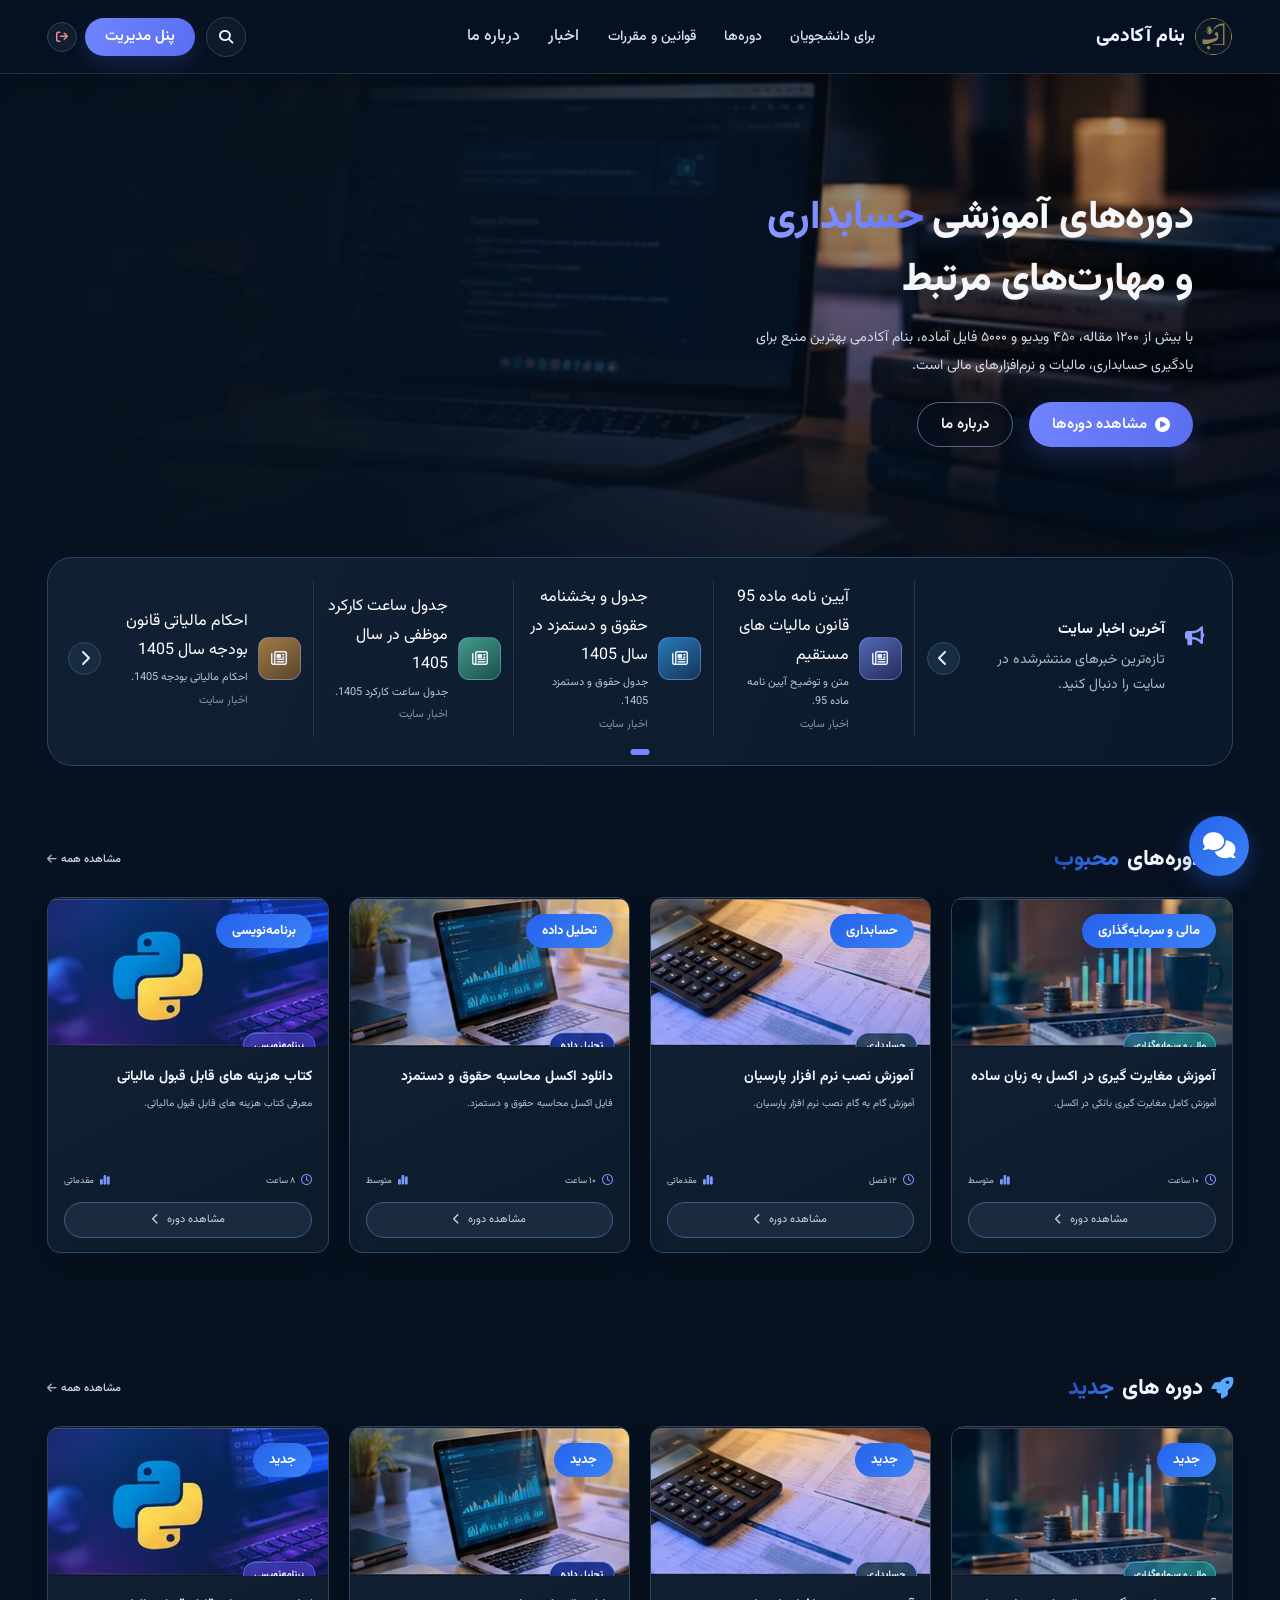
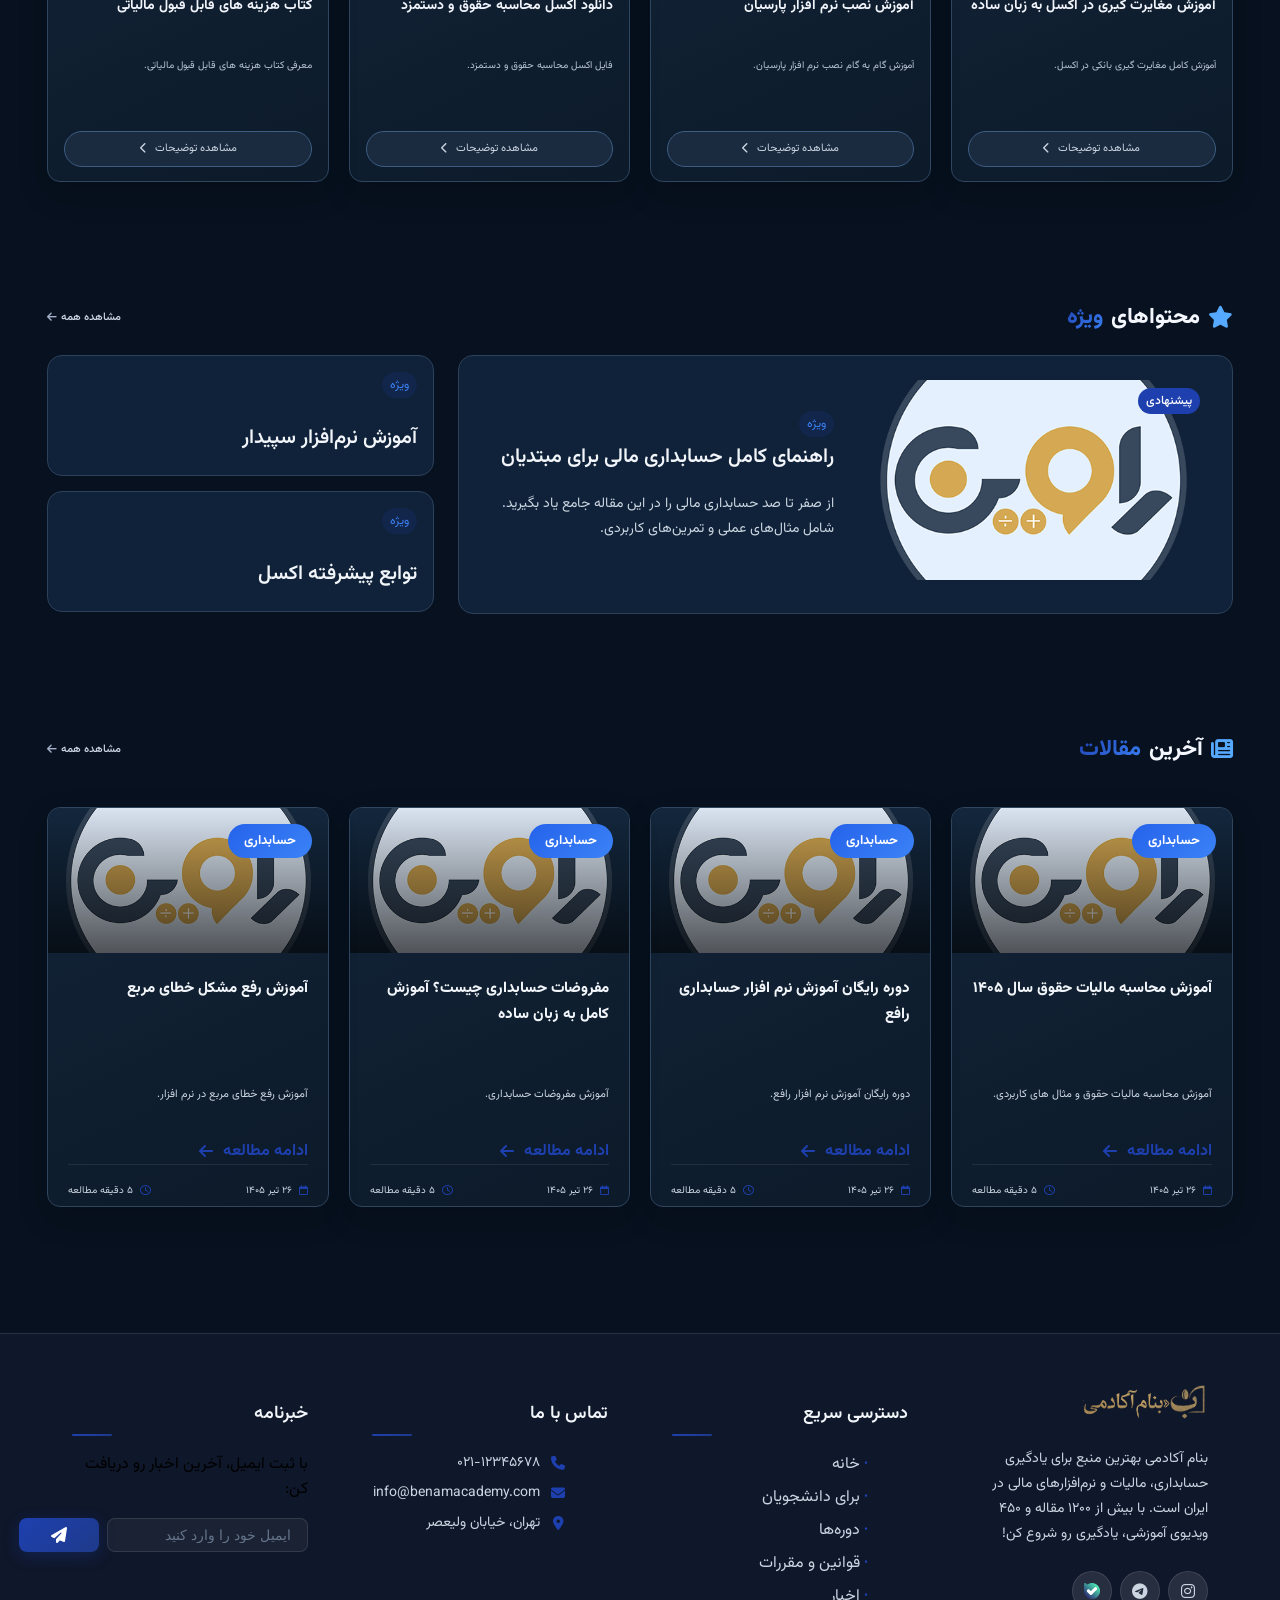
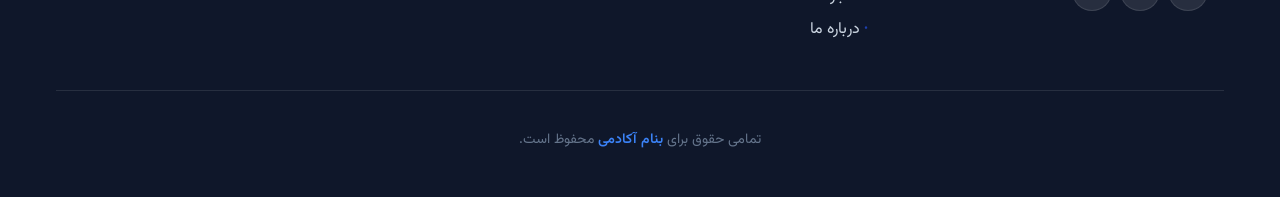
==== html/index.html @ bc6a8ecd "first commit : push to github" ====
<!doctype html>
<html lang="fa" dir="rtl">

<head>
  <meta charset="UTF-8" />
  <meta name="viewport" content="width=device-width, initial-scale=1.0" />
  <title>بنام آکادمی | آموزش حسابداری از صفر تا صد</title>
  <link rel="icon" type="image/png" href="../images/benam-academy-icon.png" />
  <meta name="description"
    content="آموزش تخصصی حسابداری، مالیات و نرم‌افزارهای مالی. دوره‌ها، مقالات و آزمون‌های کاربردی برای حسابداران." />
  <meta property="og:type" content="website" />
  <meta property="og:title" content="بنام آکادمی | آموزش حسابداری از صفر تا صد" />
  <meta property="og:description"
    content="آموزش تخصصی حسابداری، مالیات و نرم‌افزارهای مالی. دوره‌ها، مقالات و آزمون‌های کاربردی برای حسابداران." />
  <meta property="og:image" content="../images/benam-academy-logo.png" />
  <meta property="og:locale" content="fa_IR" />
  <link href="https://fonts.googleapis.com/css2?family=Vazirmatn:wght@100;200;300;400;500;600;700;800;900&display=swap"
    rel="stylesheet" />
  <link rel="stylesheet" href="https://cdnjs.cloudflare.com/ajax/libs/font-awesome/6.7.2/css/all.min.css"
    integrity="sha384-nRgPTkuX86pH8yjPJUAFuASXQSSl2/bBUiNV47vSYpKFxHJhbcrGnmlYpYJMeD7a" crossorigin="anonymous"
    referrerpolicy="no-referrer" />
  <link rel="stylesheet" href="../styles/header/top-header.css" />
  <link rel="stylesheet" href="../styles/header/mobile-header.css" />
  <link rel="stylesheet" href="../styles/header/custom-menu.css" />
  <link rel="stylesheet" href="../styles/main/main.css" />
  <link rel="stylesheet" href="../styles/main/ads-widget.css" />
  <link rel="stylesheet" href="../styles/footer/main-footer.css" />
</head>

<body class="site-page home-page">
  <!-- HEADER -->
  <header class="header home-header">
    <div class="home-header_row">
      <a class="desktop-brand" href="../html/index.html" aria-label="بنام آکادمی، صفحهٔ اصلی">
        <img src="../images/benam-academy-icon.png" alt="" width="40" height="40" />
        <span>بنام آکادمی</span>
      </a>
      <nav class="home-primary-nav" aria-label="منوی اصلی">
        <div class="home-nav_item has-dropdown">
          <a data-header-label="forStudents" class="home-nav_link" href="list-page.html?cat=forStudents">برای دانشجویان</a>
          <div class="home-nav_dropdown" aria-label="دسته‌بندی‌های دانشجویان">
            <section>
              <strong data-header-label="studentsBooks">کتاب و جزوه</strong>
              <a data-header-label="diploma" href="list-page.html?cat=diploma">دروس تخصصی دیپلم</a>
              <a data-header-label="associate_degree" href="list-page.html?cat=associate_degree">دروس تخصصی کاردانی</a>
              <a data-header-label="bachelor" href="list-page.html?cat=bachelor">دروس تخصصی کارشناسی</a>
              <a data-header-label="master" href="list-page.html?cat=master">دروس تخصصی ارشد</a>
              <a data-header-label="phd" href="list-page.html?cat=phd">دروس تخصصی دکتری</a>
            </section>
            <section>
              <strong data-header-label="studentsExamGroup">کنکوری‌ها</strong>
              <a data-header-label="konkur1" href="list-page.html?cat=konkur1">سوالات کنکور و پاسخ‌ها</a>
              <a data-header-label="konkur2" href="list-page.html?cat=konkur2">ضرایب و منابع کنکور</a>
              <a data-header-label="konkur3" href="list-page.html?cat=konkur3">روش مطالعه و تست</a>
            </section>
            <section>
              <strong data-header-label="studentsProjects">پروژه‌های حسابداری</strong>
              <a data-header-label="Enterpreneurship_projects" href="list-page.html?cat=Enterpreneurship_projects">پروژه‌های کارآفرینی</a>
              <a data-header-label="Enternship-projects" href="list-page.html?cat=Enternship-projects">پروژه‌های کارآموزی</a>
              <a data-header-label="Financial-project" href="list-page.html?cat=Financial-project">پروژه‌های مالی و حسابداری</a>
            </section>
          </div>
        </div>
        <div class="home-nav_item has-dropdown">
          <a data-header-label="courses" class="home-nav_link" href="list-page.html?cat=videos">دوره‌ها</a>
          <div class="home-nav_dropdown home-nav_dropdown--compact" aria-label="دسته‌بندی دوره‌ها">
            <section>
              <a data-header-label="beginner" href="list-page.html?cat=beginner">دوره‌های مقدماتی حسابداری</a>
              <a data-header-label="intermediate" href="list-page.html?cat=intermediate">دوره‌های سطح متوسط</a>
              <a data-header-label="advanced" href="list-page.html?cat=advanced">دوره‌های پیشرفته</a>
              <a data-header-label="videos" href="list-page.html?cat=videos">فیلم‌های آموزشی</a>
            </section>
          </div>
        </div>
        <div class="home-nav_item has-dropdown">
          <a data-header-label="regulations" class="home-nav_link" href="list-page.html?cat=regulations">قوانین و مقررات</a>
          <div class="home-nav_dropdown home-nav_dropdown--compact" aria-label="موضوعات قوانین و مقررات">
            <section>
              <a data-header-label="constitution" href="list-page.html?cat=constitution">قانون اساسی جمهوری اسلامی ایران</a>
              <a data-header-label="commercialLaw" href="list-page.html?cat=commercialLaw">قانون تجارت</a>
              <a data-header-label="laborLaw" href="list-page.html?cat=laborLaw">قانون کار</a>
              <a data-header-label="taxLaw" href="list-page.html?cat=taxLaw">قوانین مالیاتی</a>
              <a data-header-label="socialSecurityLaw" href="list-page.html?cat=socialSecurityLaw">قانون تأمین اجتماعی</a>
            </section>
          </div>
        </div>
        <a data-header-label="news" class="home-nav_link" href="list-page.html?cat=exams">اخبار</a>
        <a data-header-label="aboutUs" class="home-nav_link" href="../html/about-us.html">درباره ما</a>
      </nav>
      <div class="home-header_actions">
        <div class="right-menu_items signin">
          <a href="../html/sign-up.html" class="signup">ورود / عضویت</a>
        </div>
        <label class="search-box home-search">
          <input type="search" aria-label="جستجو در سایت" placeholder="جستجو..." />
          <i class="fa-solid fa-magnifying-glass" aria-hidden="true"></i>
        </label>
      </div>
    </div>
  </header>
  <section class="mobile-header">
    <div class="mobile-menu_container">
      <div class="mobile-header_container">
        <button class="mobile-menu-btn">
          <i class="fa-solid fa-bars"></i>
        </button>
      </div>

      <div class="website-logo">
        <a href="index.html">
          <img src="../images/benam-academy-icon.png" class="website-logo_img" alt="لوگوی بنام آکادمی" />
        </a>
      </div>
    </div>

    <div class="mobile-menu">
      <div class="mobile-menu_header">
        <button class="mobile-close">
          <i class="fa-solid fa-xmark"></i>
        </button>

        <div class="mobile-search-box">
          <i class="fa-solid fa-magnifying-glass"></i>
          <input type="text" placeholder="جستجو..." />
        </div>

        <button class="mobile-search-btn">
          <i class="fa-solid fa-magnifying-glass"></i>
        </button>
      </div>

      <ul class="mobile-menu_list">
        <li class="mobile-dropdown">
          <button data-header-label="forStudents" class="mobile-dropdown-btn"><span>برای دانشجویان</span></button>
          <ul class="mobile-dropdown-menu">
            <li class="mobile-sub-dropdown"><a data-header-label="allForStudents" href="list-page.html?cat=forStudents">همهٔ مطالب دانشجویان</a></li>
            <li class="mobile-sub-dropdown"><a data-header-label="diploma" href="list-page.html?cat=diploma">دروس تخصصی دیپلم</a></li>
            <li class="mobile-sub-dropdown"><a data-header-label="associate_degree" href="list-page.html?cat=associate_degree">دروس تخصصی کاردانی</a></li>
            <li class="mobile-sub-dropdown"><a data-header-label="bachelor" href="list-page.html?cat=bachelor">دروس تخصصی کارشناسی</a></li>
            <li class="mobile-sub-dropdown"><a data-header-label="master" href="list-page.html?cat=master">دروس تخصصی ارشد</a></li>
            <li class="mobile-sub-dropdown"><a data-header-label="phd" href="list-page.html?cat=phd">دروس تخصصی دکتری</a></li>
            <li class="mobile-sub-dropdown"><a data-header-label="konkur1" href="list-page.html?cat=konkur1">سوالات کنکور و پاسخ‌ها</a></li>
            <li class="mobile-sub-dropdown"><a data-header-label="Financial-project" href="list-page.html?cat=Financial-project">پروژه‌های حسابداری</a></li>
          </ul>
        </li>
        <li class="mobile-dropdown">
          <button data-header-label="courses" class="mobile-dropdown-btn"><span>دوره‌ها</span></button>
          <ul class="mobile-dropdown-menu">
            <li class="mobile-sub-dropdown"><a data-header-label="allCourses" href="list-page.html?cat=videos">همهٔ دوره‌ها</a></li>
            <li class="mobile-sub-dropdown"><a data-header-label="beginner" href="list-page.html?cat=beginner">دوره‌های مقدماتی حسابداری</a></li>
            <li class="mobile-sub-dropdown"><a data-header-label="intermediate" href="list-page.html?cat=intermediate">دوره‌های سطح متوسط</a></li>
            <li class="mobile-sub-dropdown"><a data-header-label="advanced" href="list-page.html?cat=advanced">دوره‌های پیشرفته</a></li>
          </ul>
        </li>
        <li class="mobile-dropdown">
          <button data-header-label="regulations" class="mobile-dropdown-btn"><span>قوانین و مقررات</span></button>
          <ul class="mobile-dropdown-menu">
            <li class="mobile-sub-dropdown"><a data-header-label="allRegulations" href="list-page.html?cat=regulations">همهٔ قوانین</a></li>
            <li class="mobile-sub-dropdown"><a data-header-label="constitution" href="list-page.html?cat=constitution">قانون اساسی جمهوری اسلامی ایران</a></li>
            <li class="mobile-sub-dropdown"><a data-header-label="commercialLaw" href="list-page.html?cat=commercialLaw">قانون تجارت</a></li>
            <li class="mobile-sub-dropdown"><a data-header-label="laborLaw" href="list-page.html?cat=laborLaw">قانون کار</a></li>
            <li class="mobile-sub-dropdown"><a data-header-label="taxLaw" href="list-page.html?cat=taxLaw">قوانین مالیاتی</a></li>
            <li class="mobile-sub-dropdown"><a data-header-label="socialSecurityLaw" href="list-page.html?cat=socialSecurityLaw">قانون تأمین اجتماعی</a></li>
          </ul>
        </li>
        <li class="mobile-dropdown"><a data-header-label="news" href="list-page.html?cat=exams"
            class="mobile-dropdown-btn"><span>اخبار</span></a></li>
        <li class="mobile-dropdown"><a data-header-label="aboutUs" href="../html/about-us.html" class="mobile-dropdown-btn"><span>درباره
              ما</span></a></li>
        <li class="mobile-dropdown">
          <a href="../html/sign-up.html" class="mobile-dropdown-btn"><span>ورود / عضویت</span></a>
        </li>
      </ul>
    </div>

    <div class="mobile-overlay"></div>
  </section>

  <!-- MAIN -->
  <main class="main">
    <!-- 1. HERO SECTION -->
    <section class="hero-section">
      <div class="hero-shade"></div>
      <div class="hero-content">
        <h1 class="hero-title">
          دوره‌های آموزشی <span class="text-gradient">حسابداری</span><br />
          و مهارت‌های مرتبط
        </h1>
        <p class="hero-description">
          با بیش از <span class="highlight">۱۲۰۰ مقاله</span>،
          <span class="highlight">۴۵۰ ویدیو</span> و
          <span class="highlight">۵۰۰۰ فایل آماده</span>، بنام آکادمی بهترین
          منبع برای یادگیری حسابداری، مالیات و نرم‌افزارهای مالی است.
        </p>
        <div class="hero-actions">
          <a href="list-page.html?cat=videos" class="btn btn-primary btn-lg">
            <i class="fa-solid fa-play-circle"></i>
            مشاهده دوره‌ها
          </a>
          <a href="../html/about-us.html" class="btn btn-glass btn-lg">
            درباره ما
          </a>
        </div>
        <div class="hero-stats" aria-label="آمار بنام آکادمی">
          <div class="stat"><strong class="stat-number">۱۲۰۰+</strong><span class="stat-label">مقاله آموزشی</span></div>
          <div class="stat"><strong class="stat-number">۴۵۰+</strong><span class="stat-label">ویدیوی آموزشی</span></div>
          <div class="stat"><strong class="stat-number">۵۰۰۰+</strong><span class="stat-label">فایل کاربردی</span></div>
        </div>
      </div>
    </section>

    <!-- News ticker inspired by the provided homepage concept -->
    <section class="home-news" id="home-news" data-home-news aria-label="آخرین اخبار سایت">
      <div class="home-news_heading">
        <span class="home-news_icon" aria-hidden="true"><i class="fa-solid fa-bullhorn"></i></span>
        <div>
          <h2>آخرین اخبار سایت</h2>
          <p>تازه‌ترین خبرهای منتشرشده در سایت را دنبال کنید.</p>
        </div>
      </div>
      <button class="home-news_arrow" type="button" data-news-prev aria-label="خبرهای قبلی"><i
          class="fa-solid fa-chevron-right"></i></button>
      <div class="home-news_viewport">
        <div class="home-news_track" aria-live="polite"></div>
      </div>
      <button class="home-news_arrow" type="button" data-news-next aria-label="خبرهای بعدی"><i
          class="fa-solid fa-chevron-left"></i></button>
      <div class="home-news_dots" aria-label="انتخاب خبر"></div>
    </section>

    <!-- 3. POPULAR COURSES -->
    <section class="poplar-courses courses-section" id="courses">
      <div class="section-header">
        <h2 class="section-title">
          <i class="fas fa-heart"></i>
          دوره‌های <span class="text-gradient">محبوب</span>
        </h2>
        <a href="list-page.html?cat=popularCourses" class="see-all-link">
          مشاهده همه <i class="fa-solid fa-arrow-left"></i>
        </a>
      </div>
      <div class="popular-courses_container">
        <ul class="popular-courses_items">
          <li class="popular-courses_item">
            <div class="popular-courses_banner">
              <img src="../images/ravin.png" class="popular-courses_img" alt="دوره حسابداری" />
            </div>

            <span class="popular-courses_badge"> محبوب </span>

            <div class="popular-courses_content">
              <h3 class="course-title">حسابداری مقدماتی</h3>

              <p class="course-description">
                اگر هیچ آشنایی با حسابداری ندارید، این دوره بهترین نقطه شروع
                شماست. در این دوره مفاهیم پایه، ثبت اسناد، ترازنامه و اصول
                اولیه را به صورت پروژه‌محور یاد می‌گیرید.
              </p>

              <a href="single-post.html?id=popularCourses-1" class="popular-courses_link">
                مشاهده توضیحات
                <i class="fas fa-chevron-left"></i>
              </a>
            </div>
          </li>
          <li class="popular-courses_item">
            <div class="popular-courses_banner">
              <img src="../images/ravin.png" class="popular-courses_img" alt="دوره حسابداری" />
            </div>

            <span class="popular-courses_badge"> محبوب </span>

            <div class="popular-courses_content">
              <h3 class="course-title">حسابداری مقدماتی</h3>

              <p class="course-description">
                اگر هیچ آشنایی با حسابداری ندارید، این دوره بهترین نقطه شروع
                شماست. در این دوره مفاهیم پایه، ثبت اسناد، ترازنامه و اصول
                اولیه را به صورت پروژه‌محور یاد می‌گیرید.
              </p>

              <a href="single-post.html?id=popularCourses-1" class="popular-courses_link">
                مشاهده توضیحات
                <i class="fas fa-chevron-left"></i>
              </a>
            </div>
          </li>
          <li class="popular-courses_item">
            <div class="popular-courses_banner">
              <img src="../images/ravin.png" class="popular-courses_img" alt="دوره حسابداری" />
            </div>

            <span class="popular-courses_badge"> محبوب </span>

            <div class="popular-courses_content">
              <h3 class="course-title">حسابداری مقدماتی</h3>

              <p class="course-description">
                اگر هیچ آشنایی با حسابداری ندارید، این دوره بهترین نقطه شروع
                شماست. در این دوره مفاهیم پایه، ثبت اسناد، ترازنامه و اصول
                اولیه را به صورت پروژه‌محور یاد می‌گیرید.
              </p>

              <a href="single-post.html?id=popularCourses-1" class="popular-courses_link">
                مشاهده توضیحات
                <i class="fas fa-chevron-left"></i>
              </a>
            </div>
          </li>
          <li class="popular-courses_item">
            <div class="popular-courses_banner">
              <img src="../images/ravin.png" class="popular-courses_img" alt="دوره حسابداری" />
            </div>

            <span class="popular-courses_badge"> محبوب </span>

            <div class="popular-courses_content">
              <h3 class="course-title">حسابداری مقدماتی</h3>

              <p class="course-description">
                اگر هیچ آشنایی با حسابداری ندارید، این دوره بهترین نقطه شروع
                شماست. در این دوره مفاهیم پایه، ثبت اسناد، ترازنامه و اصول
                اولیه را به صورت پروژه‌محور یاد می‌گیرید.
              </p>

              <a href="single-post.html?id=popularCourses-1" class="popular-courses_link">
                مشاهده توضیحات
                <i class="fas fa-chevron-left"></i>
              </a>
            </div>
          </li>
        </ul>
      </div>
    </section>

    <!-- 4. NEW COURSES -->
    <section class="new-courses courses-section">
      <div class="section-header">
        <h2 class="section-title">
          <i class="fas fa-rocket"></i>
          دوره های<span class="text-gradient">جدید</span>
        </h2>
        <a href="list-page.html?cat=newCourses" class="see-all-link">
          مشاهده همه <i class="fa-solid fa-arrow-left"></i>
        </a>
      </div>
      <div class="new-courses_container">
        <ul class="new-courses_items">
          <li class="new-courses_item">
            <div class="new-courses_banner">
              <img src="../images/ravin.png" class="new-courses_img" alt="دوره حسابداری" />
            </div>

            <span class="new-courses_badge"> جدید </span>

            <div class="new-courses_content">
              <h3 class="course-title">حسابداری مقدماتی</h3>

              <p class="course-description">
                اگر هیچ آشنایی با حسابداری ندارید، این دوره بهترین نقطه شروع
                شماست. در این دوره مفاهیم پایه، ثبت اسناد، ترازنامه و اصول
                اولیه را به صورت پروژه‌محور یاد می‌گیرید.
              </p>

              <a href="single-post.html?id=newCourses-1" class="new-courses_link">
                مشاهده توضیحات
                <i class="fas fa-chevron-left"></i>
              </a>
            </div>
          </li>
          <li class="new-courses_item">
            <div class="new-courses_banner">
              <img src="../images/ravin.png" class="new-courses_img" alt="دوره حسابداری" />
            </div>

            <span class="new-courses_badge"> جدید </span>

            <div class="new-courses_content">
              <h3 class="course-title">حسابداری مقدماتی</h3>

              <p class="course-description">
                اگر هیچ آشنایی با حسابداری ندارید، این دوره بهترین نقطه شروع
                شماست. در این دوره مفاهیم پایه، ثبت اسناد، ترازنامه و اصول
                اولیه را به صورت پروژه‌محور یاد می‌گیرید.
              </p>

              <a href="single-post.html?id=newCourses-2" class="new-courses_link">
                مشاهده توضیحات
                <i class="fas fa-chevron-left"></i>
              </a>
            </div>
          </li>
          <li class="new-courses_item">
            <div class="new-courses_banner">
              <img src="../images/ravin.png" class="new-courses_img" alt="دوره حسابداری" />
            </div>

            <span class="new-courses_badge"> جدید </span>

            <div class="new-courses_content">
              <h3 class="course-title">حسابداری مقدماتی</h3>

              <p class="course-description">
                اگر هیچ آشنایی با حسابداری ندارید، این دوره بهترین نقطه شروع
                شماست. در این دوره مفاهیم پایه، ثبت اسناد، ترازنامه و اصول
                اولیه را به صورت پروژه‌محور یاد می‌گیرید.
              </p>

              <a href="single-post.html?id=newCourses-3" class="new-courses_link">
                مشاهده توضیحات
                <i class="fas fa-chevron-left"></i>
              </a>
            </div>
          </li>
          <li class="new-courses_item">
            <div class="new-courses_banner">
              <img src="../images/ravin.png" class="new-courses_img" alt="دوره حسابداری" />
            </div>

            <span class="new-courses_badge"> جدید </span>

            <div class="new-courses_content">
              <h3 class="course-title">حسابداری مقدماتی</h3>

              <p class="course-description">
                اگر هیچ آشنایی با حسابداری ندارید، این دوره بهترین نقطه شروع
                شماست. در این دوره مفاهیم پایه، ثبت اسناد، ترازنامه و اصول
                اولیه را به صورت پروژه‌محور یاد می‌گیرید.
              </p>

              <a href="single-post.html?id=newCourses-4" class="new-courses_link">
                مشاهده توضیحات
                <i class="fas fa-chevron-left"></i>
              </a>
            </div>
          </li>
        </ul>
      </div>
    </section>

    <!-- 5. FEATURED CONTENT -->
    <section class="featured-section">
      <div class="section-header">
        <h2 class="section-title">
          <i class="fa-solid fa-star"></i>
          محتواهای <span class="text-gradient">ویژه</span>
        </h2>
        <a href="list-page.html?cat=specials" class="see-all-link">
          مشاهده همه <i class="fa-solid fa-arrow-left"></i>
        </a>
      </div>
      <div class="featured-grid">
        <article class="featured-card large">
          <div class="featured-image">
            <img src="../images/benam-academy-icon.png" loading="lazy" alt="لوگوی بنام آکادمی" />
            <span class="featured-badge">پیشنهادی</span>
          </div>
          <div class="featured-content">
            <span class="content-tag">مقاله</span>
            <a href="single-post.html?id=specials-1" class="featured-title">
              راهنمای کامل حسابداری مالی برای مبتدیان
            </a>
            <p class="featured-desc">
              از صفر تا صد حسابداری مالی را در این مقاله جامع یاد بگیرید.
              شامل مثال‌های عملی و تمرین‌های کاربردی.
            </p>
          </div>
        </article>
        <div class="featured-small">
          <article class="featured-card">
            <a href="single-post.html?id=specials-2" class="featured-content">
              <span class="content-tag">ویدئو</span>
              <h3 class="featured-title">آموزش نرم‌افزار سپیدار</h3>
            </a>
          </article>
          <article class="featured-card">
            <a href="single-post.html?id=specials-3" class="featured-content">
              <span class="content-tag">اکسل</span>
              <h3 class="featured-title">توابع پیشرفته اکسل</h3>
            </a>
          </article>
        </div>
      </div>
    </section>

    <!-- 6. LATEST ARTICLES -->
    <section class="articles-section" id="articles">
      <div class="section-header">
        <h2 class="section-title">
          <i class="fa-solid fa-newspaper"></i>

          آخرین <span class="text-gradient">مقالات</span>
        </h2>

        <a href="list-page.html?cat=articles" class="see-all-link">
          مشاهده همه

          <i class="fa-solid fa-arrow-left"></i>
        </a>
      </div>

      <div class="articles-container">
        <ul class="article-items">
          <li class="article-item">
            <div class="article-image">
              <img src="../images/ravin.png" alt="آموزش ثبت سند حسابداری" />
            </div>

            <div class="article-content">
              <span class="article-category"> حسابداری </span>

              <h3 class="article-title">
                <a href="single-post.html?id=articles-1">
                  آموزش ثبت سند حسابداری از صفر تا صد
                </a>
              </h3>

              <p class="article-desc">
                در این مقاله یاد می‌گیرید ثبت اسناد حسابداری را به صورت
                کاملاً پروژه‌محور انجام دهید و با مهم‌ترین اشتباهات رایج
                آشنا شوید.
              </p>

              <a href="single-post.html?id=articles-1" class="article-read-more">
                ادامه مطالعه

                <i class="fas fa-arrow-left"></i>
              </a>

              <div class="article-meta">
                <span>
                  <i class="far fa-calendar"></i>

                  ۲۶ تیر ۱۴۰۵
                </span>

                <span>
                  <i class="far fa-clock"></i>

                  ۸ دقیقه مطالعه
                </span>

                <span>
                  <i class="far fa-user"></i>

                  بنام آکادمی
                </span>
              </div>
            </div>
          </li>
          <li class="article-item">
            <div class="article-image">
              <img src="../images/ravin.png" alt="آموزش ثبت سند حسابداری" />

              <span class="article-badge"> جدید </span>
            </div>

            <div class="article-content">
              <span class="article-category"> حسابداری </span>

              <h3 class="article-title">
                <a href="single-post.html?id=articles-2">
                  آموزش ثبت سند حسابداری از صفر تا صد
                </a>
              </h3>

              <p class="article-desc">
                در این مقاله یاد می‌گیرید ثبت اسناد حسابداری را به صورت
                کاملاً پروژه‌محور انجام دهید و با مهم‌ترین اشتباهات رایج
                آشنا شوید.
              </p>

              <a href="single-post.html?id=articles-2" class="article-read-more">
                ادامه مطالعه

                <i class="fas fa-arrow-left"></i>
              </a>

              <div class="article-meta">
                <span>
                  <i class="far fa-calendar"></i>

                  ۲۶ تیر ۱۴۰۵
                </span>

                <span>
                  <i class="far fa-clock"></i>

                  ۸ دقیقه مطالعه
                </span>

                <span>
                  <i class="far fa-user"></i>

                  بنام آکادمی
                </span>
              </div>
            </div>
          </li>
          <li class="article-item">
            <div class="article-image">
              <img src="../images/ravin.png" alt="آموزش ثبت سند حسابداری" />

              <span class="article-badge"> جدید </span>
            </div>

            <div class="article-content">
              <span class="article-category"> حسابداری </span>

              <h3 class="article-title">
                <a href="single-post.html?id=articles-3">
                  آموزش ثبت سند حسابداری از صفر تا صد
                </a>
              </h3>

              <p class="article-desc">
                در این مقاله یاد می‌گیرید ثبت اسناد حسابداری را به صورت
                کاملاً پروژه‌محور انجام دهید و با مهم‌ترین اشتباهات رایج
                آشنا شوید.
              </p>

              <a href="single-post.html?id=articles-3" class="article-read-more">
                ادامه مطالعه

                <i class="fas fa-arrow-left"></i>
              </a>

              <div class="article-meta">
                <span>
                  <i class="far fa-calendar"></i>

                  ۲۶ تیر ۱۴۰۵
                </span>

                <span>
                  <i class="far fa-clock"></i>

                  ۸ دقیقه مطالعه
                </span>

                <span>
                  <i class="far fa-user"></i>

                  بنام آکادمی
                </span>
              </div>
            </div>
          </li>
          <li class="article-item">
            <div class="article-image">
              <img src="../images/ravin.png" alt="آموزش ثبت سند حسابداری" />

              <span class="article-badge"> جدید </span>
            </div>

            <div class="article-content">
              <span class="article-category"> حسابداری </span>

              <h3 class="article-title">
                <a href="single-post.html?id=articles-4">
                  آموزش ثبت سند حسابداری از صفر تا صد
                </a>
              </h3>

              <p class="article-desc">
                در این مقاله یاد می‌گیرید ثبت اسناد حسابداری را به صورت
                کاملاً پروژه‌محور انجام دهید و با مهم‌ترین اشتباهات رایج
                آشنا شوید.
              </p>

              <a href="single-post.html?id=articles-4" class="article-read-more">
                ادامه مطالعه

                <i class="fas fa-arrow-left"></i>
              </a>

              <div class="article-meta">
                <span>
                  <i class="far fa-calendar"></i>

                  ۲۶ تیر ۱۴۰۵
                </span>

                <span>
                  <i class="far fa-clock"></i>

                  ۸ دقیقه مطالعه
                </span>

                <span>
                  <i class="far fa-user"></i>

                  بنام آکادمی
                </span>
              </div>
            </div>
          </li>
        </ul>
      </div>
    </section>

  </main>

  <!-- UP BUTTON -->
  <button class="scroll-top-btn">
    <i class="fa-solid fa-chevron-up"></i>
  </button>

  <!-- ai widget -->
  <div class="ai-widget" id="aiWidget">
    <button class="ai-toggle-btn" id="aiToggleBtn" type="button" aria-label="گفتگوی دستیار" aria-controls="aiChatWindow" aria-expanded="false">
      <i class="fa-solid fa-comments" aria-hidden="true"></i>
      <i class="fa-solid fa-xmark" aria-hidden="true"></i>
    </button>
    <div class="ai-chat-window" id="aiChatWindow" role="region" aria-label="گفتگوی دستیار">
      <div class="ai-chat-header">
        <div class="ai-chat-header-info">
          <div class="ai-bot-avatar"><i class="fa-solid fa-robot"></i></div>
          <div class="ai-chat-header-text">
            <h4>دستیار بنام آکادمی</h4>
            <span><span class="ai-status-dot" aria-hidden="true"></span> پرسش و پاسخ پشتیبانی</span>
          </div>
        </div>
      </div>
      <div class="ai-messages" id="aiMessages" role="log" aria-live="polite" aria-relevant="additions" aria-label="پیام‌های گفتگو">
        <div class="ai-message bot">
          سلام! من دستیار بنام آکادمی هستم 👋 پرسشت را بنویس؛ اگر پاسخ خودکار در دسترس نباشد، آن را برای پشتیبانی انسانی می‌فرستم.
        </div>
        <div class="ai-suggestions" aria-label="پرسش‌های پیشنهادی">
          <button type="button" class="ai-suggestion">مالیات حقوق ۱۴۰۵ چقدره؟</button>
          <button type="button" class="ai-suggestion">آموزش لیست بیمه</button>
          <button type="button" class="ai-suggestion">نحوه ثبت سند حسابداری</button>
        </div>
      </div>
      <div class="ai-input-area">
        <input type="text" class="ai-input" id="aiInput" aria-label="پیام شما به دستیار" placeholder="سوالت رو بنویس..." autocomplete="off" maxlength="2000" />
        <button class="ai-send-btn" id="aiSendBtn" type="button" aria-label="ارسال پیام">
          <i class="fa-solid fa-paper-plane" aria-hidden="true"></i>
        </button>
      </div>
    </div>
  </div>

  <!-- FOOTER -->
  <footer class="footer">
    <div class="footer-container">
      <div class="footer-top">
        <div class="footer-section about">
          <div class="footer-logo">
            <img src="../images/benam-academy-logo.png" alt="بنام آکادمی" class="footer-logo-img" />
          </div>
          <p class="footer-desc">
            بنام آکادمی بهترین منبع برای یادگیری حسابداری، مالیات و نرم‌افزارهای
            مالی در ایران است. با بیش از ۱۲۰۰ مقاله و ۴۵۰ ویدیوی آموزشی،
            یادگیری رو شروع کن!
          </p>
          <div class="footer-socials">
            <a href="#" class="social-link" title="اینستاگرام"><i class="fa-brands fa-instagram"></i></a>
            <a href="#" class="social-link" title="تلگرام"><i class="fa-brands fa-telegram"></i></a>
            <a href="#" class="social-link" title="پیام‌رسان بله"><img src="../images/bale.svg" alt="بله" width="16"
                height="16" style="display:inline-block;vertical-align:middle"></a>
          </div>
        </div>
        <div class="footer-section links">
          <h3 class="footer-title">دسترسی سریع</h3>
                    <ul class="footer-links">
            <li><a href="index.html">خانه</a></li>
            <li><a href="list-page.html?cat=forStudents">برای دانشجویان</a></li>
            <li><a href="list-page.html?cat=videos">دوره‌ها</a></li>
            <li><a href="list-page.html?cat=regulations">قوانین و مقررات</a></li>
            <li><a href="list-page.html?cat=exams">اخبار</a></li>
            <li><a href="about-us.html">درباره ما</a></li>
          </ul>
        </div>
        <div class="footer-section contact">
          <h3 class="footer-title">تماس با ما</h3>
          <ul class="footer-contact">
            <li>
              <i class="fa-solid fa-phone"></i><span data-site-phone>۰۲۱-۱۲۳۴۵۶۷۸</span>
            </li>
            <li>
              <i class="fa-solid fa-envelope"></i><span data-site-email>info@benamacademy.com</span>
            </li>
            <li>
              <i class="fa-solid fa-location-dot"></i><span>تهران، خیابان ولیعصر</span>
            </li>
          </ul>
        </div>
        <div class="footer-section newsletter">
          <h3 class="footer-title">خبرنامه</h3>
          <p>با ثبت ایمیل، آخرین اخبار رو دریافت کن:</p>
          <form class="newsletter-form">
            <input type="email" placeholder="ایمیل خود را وارد کنید" class="newsletter-input" />
            <button type="submit" class="btn btn-primary">
              <i class="fa-solid fa-paper-plane"></i>
            </button>
          </form>
        </div>
      </div>
      <div class="footer-bottom">
        <p>تمامی حقوق برای <a href="index.html">بنام آکادمی</a> محفوظ است.</p>
      </div>
    </div>
  </footer>

  <!-- SCRIPTS -->
  <!-- Mock backend: delete these three lines when the real server is live.
         See the header of api.js for the two-line switch. -->
  <script src="../scripts/api.js"></script>
  <script src="../scripts/ads-widget.js"></script>
  <script src="../scripts/app-shell.js"></script>
  <script src="../scripts/mobile-menu.js"></script>
  <script src="../scripts/header-items.js"></script>
  <script src="../scripts/item-content.js"></script>
  <script src="../scripts/main-items.js"></script>
  <script src="../scripts/item-store.js"></script>
  <script src="../scripts/home-sections.js"></script>
  <script src="../scripts/header-labels.js"></script>
  <script src="../scripts/header-custom-menu.js"></script>
  <script src="../scripts/data.js"></script>
  <script src="../scripts/home-slots.js"></script>
  <script src="../scripts/home-renderer.js"></script>
  <script src="../scripts/ai-widget.js"></script>
  <script src="../scripts/up-btn.js"></script>
  <script src="../scripts/home-news.js"></script>
</body>

</html>
---- styles/header/top-header.css ----
/* ============================================
   TOP HEADER STYLES - Glassmorphism + Sticky
   Simple & Beautiful Design
   ============================================ */

.header {
    position: sticky;
    top: 0;
    z-index: 1000;
    width: 100%;
}

/* Top Header Container - Glass Effect */
.top-header_container {
    height: 60px;
    position: relative;
    z-index: 10;
}

.top-header_wrapper {
    height: 100%;
    display: flex;
    align-items: center;
    justify-content: space-between;
    padding: 0 25px;
    background: rgba(15, 23, 42, 0.9);
    backdrop-filter: blur(5px);
    -webkit-backdrop-filter: blur(12px);
    border-bottom: 1px solid rgba(255, 255, 255, 0.1);
    transition: all 0.3s ease;
}

.top-header_wrapper:hover {
    background: rgba(22, 33, 62, 0.95);
}

.top-header_today {
    color: #cbd5e1;
    font-size: 17px;
}

/* Right Menu Section */
.top-header_right {
    display: flex;
    gap: 30px;
}

.right-menu {
    list-style-type: none;
    border: none;
    outline: none;
    display: flex;
    align-items: center;
}

.right-menu_items {
    position: relative;
}

.right-menu_items:not(:last-child)::after {
    content: "|";
    color: rgba(255, 255, 255, 0.2);
    margin: 0 12px;
    font-size: 14px;
}

.top-header_right a {
    text-decoration: none;
    color: #cbd5e1;
    font-size: 15px;
    transition: all 0.3s ease;
    font-family: 'Vazirmatn', 'Segoe UI', sans-serif;
    font-weight: 500;
}

.top-header_right a:hover {
    color: #3b82f6;
    transform: translateY(-1px);
}

.top-header_right a.signup {
    color: #6366f1;
}

.top-header_right a.signup:hover {
    color: #3b82f6;
}

/* Left Components Section */
.top-header_left {
    display: flex;
    align-items: center;
    gap: 15px;
}

.components {
    display: flex;
    align-items: center;
    gap: 15px;
    font-size: 18px;
    cursor: pointer;
    list-style-type: none;
}

.social-icons-item {
    transition: transform 0.3s ease;
}

.social-icons-item:hover {
    transform: scale(1.1);
}

.social-link {
    color: #94a3b8;
    transition: all 0.3s ease;
    display: flex;
    align-items: center;
    justify-content: center;
    width: 34px;
    height: 34px;
    border-radius: 50%;
    background: rgba(255, 255, 255, 0.08);
}

.social-link:hover {
    color: #3b82f6;
    background: rgba(59, 130, 246, 0.2);
    transform: translateY(-2px);
}

/* Social Icons Colors */
.youtube-social-icon {
    color: #ef4444 !important;
}

.youtube-social-icon:hover {
    color: #ff6b6b !important;
    background: rgba(239, 68, 68, 0.2) !important;
}

.instagram-social-icon {
    color: #c084fc !important;
}

.instagram-social-icon:hover {
    color: #e879f9 !important;
    background: rgba(192, 132, 252, 0.2) !important;
}

.telegram-social-icon {
    color: #3b82f6 !important;
}

.telegram-social-icon:hover {
    color: #6366f1 !important;
    background: rgba(99, 102, 241, 0.2) !important;
}

.aparat-social-icon {
    color: #ef4444 !important;
}

.aparat-social-icon:hover {
    color: #f87171 !important;
    background: rgba(239, 68, 68, 0.2) !important;
}

.eitaa-social-icon {
    color: #fbbf24 !important;
}

.eitaa-social-icon:hover {
    color: #fcd34d !important;
    background: rgba(251, 191, 36, 0.2) !important;
}

/* Search Box - Modern Design */
.search-box {
    position: relative;
    width: 240px;
    height: 38px;
    background: rgba(255, 255, 255, 0.08);
    border: 1px solid rgba(255, 255, 255, 0.15);
    border-radius: 20px;
    display: flex;
    align-items: center;
    padding: 0 15px;
    gap: 8px;
    transition: all 0.3s ease;
}

.search-box:focus-within {
    background: rgba(255, 255, 255, 0.12);
    border-color: #3b82f6;
    box-shadow: 0 0 0 3px rgba(59, 130, 246, 0.1);
}

.search-box input {
    border: none;
    outline: none;
    background: transparent;
    width: 100%;
    font-size: 16px;
    color: #f1f5f9;
}

.search-box input::placeholder {
    color: #64748b;
}

.search-box i {
    color: #64748b;
    transition: color 0.3s ease;
}

.search-box:focus-within i {
    color: #3b82f6;
}

/* Live search dropdown (desktop header) */
.header-search-results {
    display: none;
    position: absolute;
    top: calc(100% + 8px);
    left: 0;
    width: 340px;
    max-width: 90vw;
    max-height: 60vh;
    overflow-y: auto;
    flex-direction: column;
    gap: 4px;
    padding: 8px;
    background: rgb(15 23 42);
    -webkit-backdrop-filter: blur(14px);
    backdrop-filter: blur(14px);
    border: 1px solid var(--border-color);
    border-radius: 14px;
    box-shadow: var(--shadow-lg);
    z-index: 9000;
}

.header-search-results.active {
    display: flex;
}

/* Responsive */
@media (max-width: 1000px) {
    .top-header {
        display: none;
    }
}

@media (max-width: 1200px) {
    .search-box {
        width: 200px;
    }

    .top-header_wrapper {
        padding: 0 15px;
    }

    .top-header_right {
        gap: 15px;
    }
}

/* Shared desktop header used across public site pages. */
body.site-page .home-header {
  position: sticky;
  top: 0;
  z-index: 1000;
  width: 100%;
  background: rgba(8, 19, 33, .72);
  border-bottom: 1px solid rgba(143, 170, 203, .2);
  box-shadow: 0 7px 26px rgba(0, 0, 0, .2);
  backdrop-filter: blur(20px) saturate(145%);
  -webkit-backdrop-filter: blur(20px) saturate(145%);
}

body.site-page .home-header_row {
  max-width: none;
  min-height: 73px;
  margin: 0;
  padding: 0 clamp(22px, 3.7vw, 50px);
  display: flex;
  align-items: center;
  justify-content: space-between;
  gap: clamp(16px, 2.1vw, 32px);
  direction: rtl;
}

body.site-page .home-header .desktop-brand {
  flex: 0 0 auto;
  display: inline-flex;
  align-items: center;
  gap: 9px;
  color: #f4f7ff;
  font-size: 19px;
  font-weight: 800;
  white-space: nowrap;
}

body.site-page .home-header .desktop-brand img {
  width: 39px;
  height: 39px;
  object-fit: contain;
  border-radius: 50%;
  background: transparent;
}

body.site-page .home-primary-nav {
  flex: 1 1 auto;
  display: flex;
  align-items: center;
  justify-content: center;
  gap: clamp(14px, 2.2vw, 34px);
  align-self: stretch;
  direction: rtl;
  white-space: nowrap;
}

body.site-page .home-primary-nav>a {
  position: relative;
  display: inline-flex;
  align-items: center;
  height: 100%;
  color: #d4deec;
  font-size: 16px;
  font-weight: 500;
  transition: color .2s ease;
}

body.site-page .home-nav_item>.home-nav_link {
  position: relative;
  display: inline-flex;
  align-items: center;
  height: 100%;
  color: #d4deec;
  font-size: 14px;
  font-weight: 500;
  transition: color .2s ease;
}

body.site-page .home-primary-nav>a:hover {
  color: #8799ff;
}

body.site-page .home-nav_item>.home-nav_link:hover {
  color: #8799ff;
}

body.site-page .home-nav_item>.home-nav_link::after {
  display: none;
}

body.site-page .home-nav_item:hover>.home-nav_link {
  color: #8799ff;
}

body.site-page .home-nav_item:focus-within>.home-nav_link {
  color: #8799ff;
}

body.site-page .home-primary-nav>a.is-active::after {
  content: "";
  position: absolute;
  right: 0;
  bottom: 8px;
  left: 0;
  height: 2px;
  border-radius: 3px;
  background: linear-gradient(90deg, #6e7fff, #8d9aff);
}

body.site-page .home-nav_item {
  position: relative;
  display: flex;
  align-items: center;
  align-self: stretch;
}

body.site-page .home-nav_dropdown {
  position: absolute;
  top: calc(100% - 2px);
  right: -18px;
  z-index: 30;
  display: grid;
  grid-template-columns: repeat(auto-fit, minmax(150px, 1fr));
  gap: 18px;
  width: min(720px, 88vw);
  padding: 20px;
  border: 1px solid #2c425b;
  border-radius: 14px;
  background: rgba(10, 24, 40, .98);
  box-shadow: 0 18px 44px rgba(0, 0, 0, .42);
  opacity: 0;
  visibility: hidden;
  transform: translateY(8px);
  transition: opacity .18s ease, transform .18s ease, visibility .18s;
}

body.site-page .home-nav_item:hover .home-nav_dropdown {
  opacity: 1;
  visibility: visible;
  transform: translateY(0);
}

body.site-page .home-nav_item:focus-within .home-nav_dropdown {
  opacity: 1;
  visibility: visible;
  transform: translateY(0);
}

body.site-page .home-nav_dropdown--compact {
  grid-template-columns: 1fr;
  width: min(310px, 84vw);
  gap: 0;
  padding: 12px;
}

body.site-page .home-nav_dropdown section {
  display: flex;
  flex-direction: column;
  align-items: stretch;
  gap: 4px;
}

body.site-page .home-nav_dropdown strong {
  margin-bottom: 8px;
  color: #a6b1ff;
  font-size: 14px;
}

body.site-page .home-nav_dropdown a {
  display: block;
  height: auto;
  padding: 9px 10px;
  border-radius: 8px;
  color: #d2dbea;
  font-size: 14px;
  line-height: 1.7;
  white-space: normal;
}

body.site-page .home-nav_dropdown a:hover {
  color: #fff;
  background: #172c44;
}

body.site-page .home-header_actions {
  flex: 0 0 auto;
  display: flex;
  align-items: center;
  gap: 11px;
  direction: ltr;
}

body.site-page .home-header .home-search {
  position: relative;
  box-sizing: border-box;
  flex: 0 0 40px;
  width: 40px;
  height: 40px;
  margin: 0;
  padding: 0;
  display: grid;
  place-items: center;
  gap: 0;
  border: 1px solid #2d3e54;
  border-radius: 50%;
  background: #0d1a2a;
  cursor: text;
  transition: width .22s ease, flex-basis .22s ease, border-radius .22s ease, border-color .22s ease;
}

body.site-page .home-header .home-search:focus-within {
  flex-basis: 205px;
  width: 205px;
  padding: 0 12px;
  display: flex;
  flex-direction: row-reverse;
  justify-content: space-between;
  gap: 8px;
  border-radius: 22px;
  border-color: #7184ff;
}

body.site-page .home-header .home-search input {
  position: absolute;
  inset: 0;
  z-index: 2;
  box-sizing: border-box;
  width: 100%;
  height: 100%;
  min-width: 0;
  margin: 0;
  padding: 0;
  border: 0;
  outline: 0;
  opacity: 0;
  appearance: none;
  -webkit-appearance: none;
  color: #f4f7ff;
  background: transparent;
  direction: rtl;
  font-size: 12px;
  cursor: pointer;
}

body.site-page .home-header .home-search:focus-within input {
  position: static;
  inset: auto;
  width: 145px;
  height: 38px;
  padding: 0;
  opacity: 1;
  cursor: text;
}

body.site-page .home-header .home-search input::placeholder {
  color: #8496ae;
}

body.site-page .home-header .home-search i {
  position: absolute;
  top: 50%;
  left: 50%;
  z-index: 1;
  display: grid;
  place-items: center;
  width: 14px;
  height: 14px;
  margin: 0;
  padding: 0;
  color: #edf3fc;
  font-size: 14px;
  line-height: 1;
  transform: translate(-50%, -50%);
  pointer-events: none;
}

body.site-page .home-header .home-search:focus-within i {
  position: static;
  width: 14px;
  height: 14px;
  transform: none;
}

body.site-page .home-header .right-menu_items.signin {
  display: flex;
  align-items: center;
  gap: 8px;
  list-style: none;
  direction: rtl;
}

body.site-page .home-header .right-menu_items.signin::after {
  content: none;
  margin: 0;
}

body.site-page .home-header .right-menu_items.signin .signup i {
  display: none;
}

body.site-page .home-header .right-menu_items.signin [data-logout] {
  display: grid;
  place-items: center;
  width: 30px;
  height: 30px;
  margin: 0 !important;
  border: 1px solid #35445c;
  border-radius: 50%;
  color: #f08b95 !important;
  background: #111e30;
  font-size: 12px;
}

body.site-page .home-header .right-menu_items.signin [data-logout]:hover {
  border-color: #e17d8c;
  background: #2b202c;
}

body.site-page .home-header .right-menu_items.signin .signup {
  display: inline-flex;
  align-items: center;
  justify-content: center;
  min-height: 38px;
  padding: 0 20px;
  border: 0;
  border-radius: 999px;
  color: #fff;
  background: linear-gradient(110deg, #7184ff, #596ef1);
  box-shadow: 0 8px 22px rgba(85, 104, 237, .2);
  font-size: 15px;
  font-weight: 600;
  white-space: nowrap;
}

body.site-page .home-header .right-menu_items.signin .signup:hover {
  filter: brightness(1.08);
}

@media (max-width: 1120px) {
body.site-page .home-header_row {
  gap: 16px;
  padding-inline: 24px;
}

body.site-page .home-primary-nav {
  gap: 16px;
}

body.site-page .home-header .desktop-brand {
  font-size: 17px;
}

body.site-page .home-header .right-menu_items.signin .signup {
  padding-inline: 14px;
}
}

@media (max-width: 1000px) {
body.site-page .home-header {
  display: none;
}

body.site-page .mobile-header {
  position: sticky;
  top: 0;
  z-index: 1000;
  display: block;
  background: rgba(8, 19, 33, .98);
}

body.site-page .mobile-menu_container {
  background: transparent;
}

body.site-page .mobile-header_container {
  width: 100%;
  height: 64px;
  justify-content: space-between;
  border-radius: 0;
  background: rgba(8, 19, 33, .98);
}

body.site-page .website-logo_img {
  width: 38px;
  height: 38px;
  border-radius: 50%;
  background: transparent;
}
}

@media (prefers-reduced-motion: reduce) {
body.site-page .home-header .home-search {
  transition: none !important;
}

body.site-page .home-header .home-search input {
  transition: none !important;
}
}
---- styles/header/mobile-header.css ----
/* ============================================
   MOBILE MENU STYLES - Glassmorphism
   Matching with Desktop Header
   ============================================ */

a {
    text-decoration: none;
    color: #cbd5e1;
}

.mobile-header {
    display: none;
    position: unset;
}

.mobile-menu_container {
    display: flex;
    align-items: center;
    justify-content: space-between;
    background: var(--bg-secondary);
}

.mobile-header_container {
    height: 60px;
    padding: 0 15px;
    display: flex;
    align-items: center;
    gap: 1rem;
    border-bottom: 1px solid rgba(255, 255, 255, 0.1);
    position: sticky;
    top: 0;
    z-index: 1000;
    backdrop-filter: blur(12px);
    -webkit-backdrop-filter: blur(12px);
    border-bottom-right-radius: 0.5rem;
    border-bottom-left-radius: 0.5rem;
}

/* Mobile Menu Button */
.mobile-menu-btn {
    width: 42px;
    height: 42px;
    border: none;
    border-radius: 10px;
    background: rgba(18, 26, 46, 0.95);
    cursor: pointer;
    transition: all 0.3s ease;
    display: flex;
    align-items: center;
    justify-content: center;
    color: #f1f5f9;
}

.mobile-menu-btn:hover {
    background: rgba(33, 45, 76, 0.95);
    color: #d8e2ec;
}

.mobile-menu-btn i {
    font-size: 19px;
}

/* Website Logo */
.website-logo {
    padding: 0.5rem 0 0 0.75rem;
}

.website-logo_img {
    width: 40px;
    height: 40px;
    object-fit: contain;
    border-radius: 50%;
}

/* Mobile Menu - Glass Effect */
.mobile-menu {
    width: 280px;
    height: 100vh;
    background: rgba(15, 23, 42, 0.98);
    position: fixed;
    top: 0;
    right: -290px;
    z-index: 9999;
    overflow-y: auto;
    transition: all 0.35s ease;
    box-shadow: -8px 0 30px rgba(0, 0, 0, 0.4);
    border-left: 1px solid rgba(255, 255, 255, 0.1);
    backdrop-filter: blur(10px);
    -webkit-backdrop-filter: blur(10px);
}

.mobile-menu.active {
    right: 0;
}

/* Mobile Menu Header */
.mobile-menu_header {
    height: 64px;
    display: flex;
    align-items: center;
    gap: 10px;
    padding: 0 12px;
    border-bottom: 1px solid rgba(255, 255, 255, 0.1);
    background: rgba(255, 255, 255, 0.03);
}

/* Close Button */
.mobile-close {
    width: 38px;
    height: 38px;
    border: none;
    background: rgba(255, 255, 255, 0.1);
    border-radius: 8px;
    cursor: pointer;
    transition: all 0.3s ease;
    display: flex;
    align-items: center;
    justify-content: center;
    color: #f1f5f9;
}

.mobile-close:hover {
    background: #ef4444;
    color: #fff;
}

.mobile-close i {
    font-size: 17px;
}

/* Mobile Search Box */
.mobile-search-box {
    flex: 1;
    height: 40px;
    display: flex;
    align-items: center;
    gap: 8px;
    padding: 0 12px;
    background: rgba(255, 255, 255, 0.1);
    border: 1px solid rgba(255, 255, 255, 0.15);
    border-radius: 20px;
    overflow: hidden;
    width: 0;
    opacity: 0;
    transition: all 0.35s ease;
}

.mobile-search-box.active {
    width: 100%;
    opacity: 1;
}

.mobile-search-box i {
    color: #64748b;
}

.mobile-search-box input {
    width: 100%;
    height: 100%;
    border: none;
    outline: none;
    background: transparent;
    font-size: 14px;
    color: #f1f5f9;
}

.mobile-search-box input::placeholder {
    color: #64748b;
}

/* Live search results — overlay the menu body below the header. */
.mobile-search-results {
    display: none;
    position: absolute;
    top: 64px;
    left: 0;
    right: 0;
    bottom: 0;
    overflow-y: auto;
    padding: 12px;
    background: rgba(15, 23, 42, 0.98);
    z-index: 5;
    flex-direction: column;
    gap: 6px;
}

.mobile-search-results.active {
    display: flex;
}

.site-search-item {
    display: flex;
    flex-direction: column;
    gap: 2px;
    padding: 10px 12px;
    border-radius: 10px;
    background: rgba(255, 255, 255, 0.04);
    text-decoration: none;
    transition: background 0.2s ease;
}

.site-search-item:hover {
    background: rgba(59, 130, 246, 0.18);
}

.site-search-item__title {
    font-size: 13px;
    font-weight: 600;
    color: #f1f5f9;
}

.site-search-item__cat {
    font-size: 11px;
    color: #94a3b8;
}

.site-search-empty {
    padding: 16px;
    text-align: center;
    color: #94a3b8;
    font-size: 13px;
}

.site-search-all {
    margin-top: 4px;
    padding: 11px 12px;
    text-align: center;
    font-size: 12px;
    font-weight: 700;
    color: #60a5fa;
    text-decoration: none;
    border-radius: 10px;
    background: rgba(255, 255, 255, 0.03);
}

.mobile-search-btn {
    width: 38px;
    height: 38px;
    border: none;
    background: rgba(255, 255, 255, 0.1);
    border-radius: 8px;
    cursor: pointer;
    flex-shrink: 0;
    transition: all 0.3s ease;
    display: flex;
    align-items: center;
    justify-content: center;
    color: #f1f5f9;
}

.mobile-search-btn:hover {
    background: #3b82f6;
    color: #fff;
}

.mobile-search-btn i {
    font-size: 17px;
}

/* ============================================
   MENU LIST STYLES
   ============================================ */

.mobile-menu_list,
.mobile-dropdown-menu,
.mobile-sub_menu {
    list-style-type: none;
    padding: 0;
    margin: 0;
}

/* Dropdown Menu */
.mobile-dropdown {
    border-bottom: 1px solid rgba(255, 255, 255, 0.08);
}

.mobile-dropdown-btn {
    width: 100%;
    height: 52px;
    display: flex;
    align-items: center;
    justify-content: space-between;
    padding: 0 18px;
    background: transparent;
    border: none;
    cursor: pointer;
    font-size: 15px;
    font-family: 'Vazirmatn', 'Segoe UI', sans-serif;
    color: #f1f5f9;
    transition: all 0.3s ease;
    font-weight: 500;
}

.mobile-dropdown-btn:hover {
    background: rgba(255, 255, 255, 0.08);
}

.mobile-dropdown-btn i {
    transition: all 0.3s ease;
    color: #64748b;
}

.mobile-dropdown.active>.mobile-dropdown-btn i {
    transform: rotate(180deg);
    color: #3b82f6;
}

.mobile-dropdown-menu,
.mobile-sub_menu {
    display: none;
    background: transparent;
}

.mobile-dropdown.active>.mobile-dropdown-menu {
    display: block;
}

/* ============================================
   SUB MENU LEVEL 2
   ============================================ */

.mobile-sub-dropdown {
    border-top: 1px solid rgba(255, 255, 255, 0.05);
    padding: 0.75rem 0.75rem 0.75rem 0;
}

.mobile-sub-btn {
    width: 100%;
    display: flex;
    align-items: center;
    justify-content: space-between;
    padding: 0 10px;
    background: transparent;
    border: none;
    cursor: pointer;
    font-size: 14px;
    font-family: 'Vazirmatn', 'Segoe UI', sans-serif;
    color: #cbd5e1;
    transition: all 0.3s ease;
    font-weight: 500;
}


.mobile-sub-btn span {
    color: #cbd5e1;
}

.mobile-sub-btn i {
    font-size: 12px;
    transition: all 0.3s ease;
    color: #64748b;
}

.mobile-sub-dropdown.active>.mobile-sub-btn i {
    transform: rotate(-90deg);
    color: #3b82f6;
}

/* ============================================
   SUB MENU LEVEL 3
   ============================================ */

.mobile-sub_menu {
    display: none;
    background: rgba(255, 255, 255, 0.03);
    padding: 6px 0;
    border-radius: 8px;
    margin: 4px 0;
}

.mobile-sub-dropdown.active>.mobile-sub_menu {
    display: block;
}

.mobile-sub_menu li {
    padding: 0.75rem 0.75rem 0.75rem 0;
}

.mobile-sub_menu a {
    display: block;
    padding: 3px 7px;
    text-decoration: none;
    color: #94a3b8;
    font-size: 13px;
    font-family: 'Vazirmatn', 'Segoe UI', sans-serif;
    transition: all 0.25s ease;
    border-radius: 8px;
}

.mobile-sub_menu a:hover {
    color: #3b82f6;
}

/* ============================================
   ANIMATIONS
   ============================================ */

.mobile-dropdown-menu,
.mobile-sub_menu {
    animation: fadeDown 0.25s ease;
}

@keyframes fadeDown {
    from {
        opacity: 0;
        transform: translateY(-8px);
    }

    to {
        opacity: 1;
        transform: translateY(0);
    }
}

/* ============================================
   OVERLAY
   ============================================ */

.mobile-overlay {
    position: fixed;
    inset: 0;
    background: rgba(0, 0, 0, 0.5);
    opacity: 0;
    visibility: hidden;
    transition: all 0.3s ease;
    z-index: 9998;
    backdrop-filter: blur(5px);
    -webkit-backdrop-filter: blur(5px);
}

.mobile-overlay.active {
    opacity: 1;
    visibility: visible;
}

/* ============================================
   SCROLLBAR STYLING
   ============================================ */

.mobile-menu::-webkit-scrollbar {
    width: 6px;
}

.mobile-menu::-webkit-scrollbar-thumb {
    background: rgba(255, 255, 255, 0.3);
    border-radius: 10px;
}

.mobile-menu::-webkit-scrollbar-track {
    background: rgba(255, 255, 255, 0.05);
}

/* ============================================
   RESPONSIVE
   ============================================ */

@media (max-width: 1000px) {
    .mobile-header {
        display: block;
    }

    .mobile-menu {
        width: 260px;
        right: -270px;
    }

    .mobile-menu.active {
        right: 0;
    }
}

@media (max-width: 768px) {
    .mobile-menu {
        width: min(320px, 88vw);
        right: -100%;
    }

    .mobile-header_container {
        padding: 0 10px;
    }

    .website-logo {
        padding-left: 0;
    }
}

@media (max-width: 480px) {
    .mobile-menu_header {
        height: 56px;
    }

    .mobile-close,
    .mobile-search-btn {
        width: 34px;
        height: 34px;
    }

    .mobile-dropdown-btn {
        height: 46px;
        font-size: 14px;
    }

    .mobile-sub-btn {
        height: 44px;
        font-size: 13px;
    }
}
---- styles/header/custom-menu.css ----
/* Nested links generated in the public desktop navigation */
body.site-page .custom-nav-entry {
    position: relative;
    display: flex;
    align-items: center;
    gap: 4px;
}

body.site-page .custom-nav-entry__link {
    flex: 1 1 auto;
    min-width: 0;
}

body.site-page .custom-nav-entry__toggle {
    flex: 0 0 26px;
    width: 26px;
    height: 30px;
    border: 0;
    border-radius: 6px;
    color: #d2dbea;
    background: transparent;
    cursor: pointer;
}

body.site-page .custom-nav-entry__toggle:hover,
body.site-page .custom-nav-entry.is-open > .custom-nav-entry__toggle {
    color: #fff;
    background: #172c44;
}

body.site-page .custom-nav-submenu {
    position: absolute;
    top: -10px;
    right: 100%;
    z-index: 40;
    display: none;
    min-width: 230px;
    padding: 10px;
    border: 1px solid #2c425b;
    border-radius: 10px;
    background: rgba(10, 24, 40, .99);
    box-shadow: 0 12px 28px rgba(0, 0, 0, .36);
}

body.site-page .custom-nav-entry:hover > .custom-nav-submenu,
body.site-page .custom-nav-entry:focus-within > .custom-nav-submenu,
body.site-page .custom-nav-entry.is-open > .custom-nav-submenu {
    display: block;
}

/* Custom items in the mobile drawer */
.custom-mobile-root-row,
.custom-mobile-node__row,
.custom-mobile-existing-parent-row {
    display: flex;
    align-items: center;
    gap: 8px;
}

.custom-mobile-parent-link,
.custom-mobile-node__link {
    flex: 1 1 auto;
    min-width: 0;
    display: block;
    padding: 12px 16px;
    color: #cbd5e1;
    text-decoration: none;
}

.custom-mobile-root-toggle,
.custom-mobile-toggle {
    flex: 0 0 42px;
    width: 42px;
    min-height: 42px;
    border: 0;
    border-radius: 8px;
    color: #cbd5e1;
    background: transparent;
}

.custom-mobile-root-toggle i,
.custom-mobile-toggle i {
    transition: transform .2s ease;
}

.custom-mobile-root.active > .custom-mobile-root-row .custom-mobile-root-toggle i,
.custom-mobile-node.active > .custom-mobile-node__row .custom-mobile-toggle i,
.custom-mobile-parent.active > .custom-mobile-existing-parent-row .custom-mobile-toggle i {
    transform: rotate(180deg);
}

.custom-mobile-root > .mobile-dropdown-menu,
.custom-mobile-node > .mobile-sub_menu {
    display: none;
}

.custom-mobile-root.active > .mobile-dropdown-menu,
.custom-mobile-node.active > .mobile-sub_menu {
    display: block;
}

.custom-mobile-node__link { font-size: 13px; }
.custom-mobile-node .custom-mobile-node { border-top: 1px solid rgba(255,255,255,.04); }

@media (max-width: 700px) {
    .header-custom-menu-manager { margin-right: 12px; margin-left: 12px; padding: 14px; }
    .header-custom-menu-add,
    .header-custom-item__fields { grid-template-columns: 1fr; }
    .header-custom-item[data-depth="2"] { margin-right: 12px; }
    .header-custom-item[data-depth="3"] { margin-right: 24px; }
}

.mobile-dropdown.active > .custom-mobile-root-row .custom-mobile-root-toggle i {
    transform: rotate(180deg);
}
---- styles/main/main.css ----
/* ============================================
   MAIN STYLES - Import All Section Styles
   ============================================ */

@import url('variables.css');
@import url('common.css');
@import url('hero.css');
@import url('learning-path.css');
@import url('popular-courses.css');
@import url('new-courses.css');
@import url('categories.css');
@import url('featured.css');
@import url('articles.css');
@import url('up-btn.css');
@import url('ai-widget.css');
---- styles/main/ads-widget.css ----
/* Public promotion card — compact, readable and consistent with the site's
   dark navy / blue visual language. The existing hide/reveal control remains. */
.ads-widget {
  --ad-handle-size: 42px;
  position: fixed;
  bottom: 6.5rem;
  left: 20px;
  z-index: 9000;
  display: flex;
  direction: ltr;
  width: min(340px, calc(100vw - 40px));
  max-width: calc(100vw - 40px);
  overflow: hidden;
  border: 1px solid rgba(147, 197, 253, 0.2);
  border-radius: 20px;
  background:
    radial-gradient(ellipse at 10% 0%, rgba(59, 130, 246, 0.2), transparent 55%),
    linear-gradient(145deg, rgba(19, 34, 62, 0.97), rgba(10, 19, 37, 0.98));
  box-shadow: 0 18px 48px rgba(2, 8, 23, 0.45),
    0 0 0 1px rgba(255, 255, 255, 0.025) inset;
  -webkit-backdrop-filter: blur(18px);
  backdrop-filter: blur(18px);
  opacity: 0;
  transform: translateX(calc(-100% - 24px));
  transition: transform 0.48s cubic-bezier(0.22, 1, 0.36, 1),
    opacity 0.35s ease, box-shadow 0.25s ease;
  isolation: isolate;
}

.ads-widget::before {
  position: absolute;
  z-index: -1;
  top: 0;
  right: 0;
  left: 0;
  height: 2px;
  background: linear-gradient(90deg, #38bdf8, #6366f1, #a78bfa);
  content: "";
}

.ads-widget.is-visible {
  opacity: 1;
  transform: translateX(0);
}

.ads-widget.is-visible:not(.is-collapsed):hover {
  box-shadow: 0 22px 56px rgba(2, 8, 23, 0.55),
    0 0 28px rgba(59, 130, 246, 0.13);
}

/* Leave only the handle on screen when the visitor tucks the card away. */
.ads-widget.is-visible.is-collapsed {
  transform: translateX(calc(-100% + var(--ad-handle-size) - 12px));
}

.ads-widget__content {
  flex: 1;
  display: flex;
  align-items: center;
  gap: 14px;
  min-width: 0;
  padding: 16px;
  direction: rtl;
  color: var(--text-primary, #f1f5f9);
  text-align: right;
  text-decoration: none;
}

.ads-widget__content:focus-visible {
  outline: 2px solid #93c5fd;
  outline-offset: -4px;
  border-radius: 18px;
}

.ads-widget__img {
  flex: 0 0 68px;
  width: 68px;
  height: 68px;
  margin: 0;
  border: 1px solid rgba(191, 219, 254, 0.22);
  border-radius: 15px;
  background: rgba(255, 255, 255, 0.06);
  object-fit: cover;
  box-shadow: 0 8px 20px rgba(0, 0, 0, 0.2);
}

.ads-widget__body {
  display: flex;
  flex: 1;
  flex-direction: column;
  align-items: flex-start;
  gap: 5px;
  min-width: 0;
  direction: rtl;
}

.ads-widget__body::before {
  margin-bottom: 1px;
  padding: 3px 8px;
  border: 1px solid rgba(96, 165, 250, 0.22);
  border-radius: 999px;
  background: rgba(37, 99, 235, 0.13);
  color: #93c5fd;
  content: "پیشنهاد ویژه";
  font-size: 10px;
  font-weight: 700;
  line-height: 1.4;
}

.ads-widget__title {
  display: -webkit-box;
  overflow: hidden;
  max-width: 100%;
  color: #f8fafc;
  font-size: 14px;
  font-weight: 800;
  line-height: 1.65;
  -webkit-box-orient: vertical;
  -webkit-line-clamp: 2;
  line-clamp: 2;
}

.ads-widget__text {
  display: -webkit-box;
  overflow: hidden;
  max-width: 100%;
  color: #cbd5e1;
  font-size: 11.5px;
  line-height: 1.8;
  -webkit-box-orient: vertical;
  -webkit-line-clamp: 3;
  line-clamp: 3;
}

.ads-widget__cta {
  display: inline-flex;
  align-items: center;
  gap: 7px;
  margin-top: 5px;
  padding: 7px 12px;
  border: 1px solid rgba(147, 197, 253, 0.28);
  border-radius: 10px;
  background: linear-gradient(135deg, #2563eb, #4f46e5);
  color: #fff;
  font-size: 11px;
  font-weight: 800;
  line-height: 1.5;
  box-shadow: 0 6px 16px rgba(37, 99, 235, 0.22);
  transition: transform 0.2s ease, filter 0.2s ease;
}

.ads-widget__cta::after {
  content: "←";
  font-size: 14px;
  line-height: 1;
  transition: transform 0.2s ease;
}

.ads-widget__content:hover .ads-widget__cta {
  filter: brightness(1.08);
  transform: translateY(-1px);
}

.ads-widget__content:hover .ads-widget__cta::after {
  transform: translateX(-2px);
}

.ads-widget__handle {
  flex: 0 0 var(--ad-handle-size);
  display: grid;
  place-items: center;
  width: var(--ad-handle-size);
  min-height: 100%;
  padding: 0;
  border: 0;
  border-left: 1px solid rgba(191, 219, 254, 0.12);
  background: linear-gradient(180deg, #3b82f6, #4338ca);
  color: #fff;
  cursor: pointer;
  transition: filter 0.2s ease;
}

.ads-widget__handle:hover {
  filter: brightness(1.12);
}

.ads-widget__handle:focus-visible {
  outline: 2px solid #fff;
  outline-offset: -4px;
}

.ads-widget__handle i {
  font-size: 13px;
  transition: transform 0.25s ease;
}

.ads-widget.is-collapsed .ads-widget__handle i {
  transform: rotate(180deg);
}

@media (max-width: 600px) {
  .ads-widget {
    --ad-handle-size: 40px;
    bottom: 5.5rem;
    left: 12px;
    width: min(360px, calc(100vw - 24px));
    max-width: calc(100vw - 24px);
    border-radius: 17px;
  }

  .ads-widget.is-visible.is-collapsed {
    transform: translateX(calc(-100% + var(--ad-handle-size) - 4px));
  }

  .ads-widget__content {
    gap: 11px;
    padding: 13px;
  }

  .ads-widget__img {
    flex-basis: 58px;
    width: 58px;
    height: 58px;
    border-radius: 13px;
  }

  .ads-widget__title {
    font-size: 13px;
  }

  .ads-widget__text {
    font-size: 11px;
    -webkit-line-clamp: 2;
    line-clamp: 2;
  }
}

@media (prefers-reduced-motion: reduce) {
  .ads-widget,
  .ads-widget__img,
  .ads-widget__cta,
  .ads-widget__cta::after,
  .ads-widget__handle i {
    transition-duration: 0.01ms !important;
  }
}
---- styles/footer/main-footer.css ----
/* ============================================
   FOOTER STYLES
   ============================================ */

@import url('../main/variables.css');

.footer {
    background: var(--bg-primary);
    border-top: 1px solid var(--border-color);
    padding: var(--spacing-2xl) 0 var(--spacing-xl);
    margin-top: var(--spacing-xl);
}

.footer-container {
    max-width: 1200px;
    margin: 0 auto;
    padding: 0 var(--spacing-md);
}

.footer-top {
    display: grid;
    grid-template-columns: repeat(auto-fit, minmax(250px, 1fr));
    gap: var(--spacing-xl);
    margin-bottom: var(--spacing-xl);
}

.footer-section {
    padding: 0 var(--spacing-md);
}

.footer-logo {
    margin-bottom: var(--spacing-md);
}

.footer-logo-img {
    height: 40px;
    width: auto;
    object-fit: contain;
}

.footer-desc {
    color: var(--text-secondary);
    font-size: var(--font-size-sm);
    line-height: var(--line-height-relaxed);
    margin-bottom: var(--spacing-lg);
}

.footer-title {
    font-size: var(--font-size-lg);
    font-weight: var(--font-weight-semibold);
    color: var(--text-primary);
    margin-bottom: var(--spacing-md);
    position: relative;
    padding-bottom: var(--spacing-sm);
}

.footer-title::after {
    content: "";
    position: absolute;
    bottom: 0;
    left: 0;
    width: 40px;
    height: 2px;
    background: var(--gradient-primary);
    border-radius: var(--radius-full);
}

.footer-links {
    list-style: none;
}

.footer-links li {
    margin-bottom: var(--spacing-sm);
}

.footer-links a {
    color: var(--text-secondary);
    transition: all var(--transition-fast);
    display: flex;
    align-items: center;
    gap: var(--spacing-xs);
}

.footer-links a:hover {
    color: var(--accent-primary);
    padding-right: calc(var(--spacing-xs) + 4px);
}

.footer-links a::before {
    content: "•";
    color: var(--accent-primary);
    font-size: var(--font-size-xs);
}

.footer-contact {
    list-style: none;
}

.footer-contact li {
    display: flex;
    align-items: center;
    gap: var(--spacing-sm);
    margin-bottom: var(--spacing-sm);
    color: var(--text-secondary);
    font-size: var(--font-size-sm);
}

.footer-contact i {
    color: var(--accent-primary);
    width: 20px;
    text-align: center;
}

.footer-socials {
    display: flex;
    gap: var(--spacing-sm);
}

.social-link {
    width: 40px;
    height: 40px;
    border-radius: 50%;
    background: rgba(255, 255, 255, 0.1);
    display: flex;
    align-items: center;
    justify-content: center;
    color: var(--text-secondary);
    transition: all var(--transition-fast);
    border: 1px solid var(--border-color);
}

.social-link:hover {
    background: var(--accent-primary);
    color: white;
    border-color: var(--accent-primary);
    transform: translateY(-2px);
}

.newsletter-form {
    display: flex;
    gap: var(--spacing-sm);
    margin-top: var(--spacing-md);
}

.newsletter-input {
    flex: 1;
    padding: var(--spacing-sm) var(--spacing-md);
    border: 1px solid var(--border-color);
    border-radius: var(--radius-lg);
    background: rgba(255, 255, 255, 0.05);
    color: var(--text-primary);
    font-size: var(--font-size-sm);
    outline: none;
    transition: all var(--transition-fast);
    padding-left: 0.5rem;
}

.newsletter-input::placeholder {
    color: var(--text-muted);
}

.newsletter-input:focus {
    border-color: var(--accent-primary);
    background: rgba(255, 255, 255, 0.1);
    box-shadow: 0 0 0 3px rgba(30, 64, 175, 0.1);
}

.footer-bottom {
    text-align: center;
    padding-top: var(--spacing-lg);
    border-top: 1px solid var(--border-color);
}

.footer-bottom p {
    color: var(--text-muted);
    font-size: var(--font-size-sm);
}

.footer-bottom a {
    color: var(--accent-secondary);
    font-weight: var(--font-weight-semibold);
}










/* Responsive */
@media (max-width: 768px) {
    .footer-top {
        grid-template-columns: repeat(1, 1fr);
    }

    .newsletter-form {
        flex-direction: column;
    }

    .newsletter-input {
        width: 100%;
    }
}
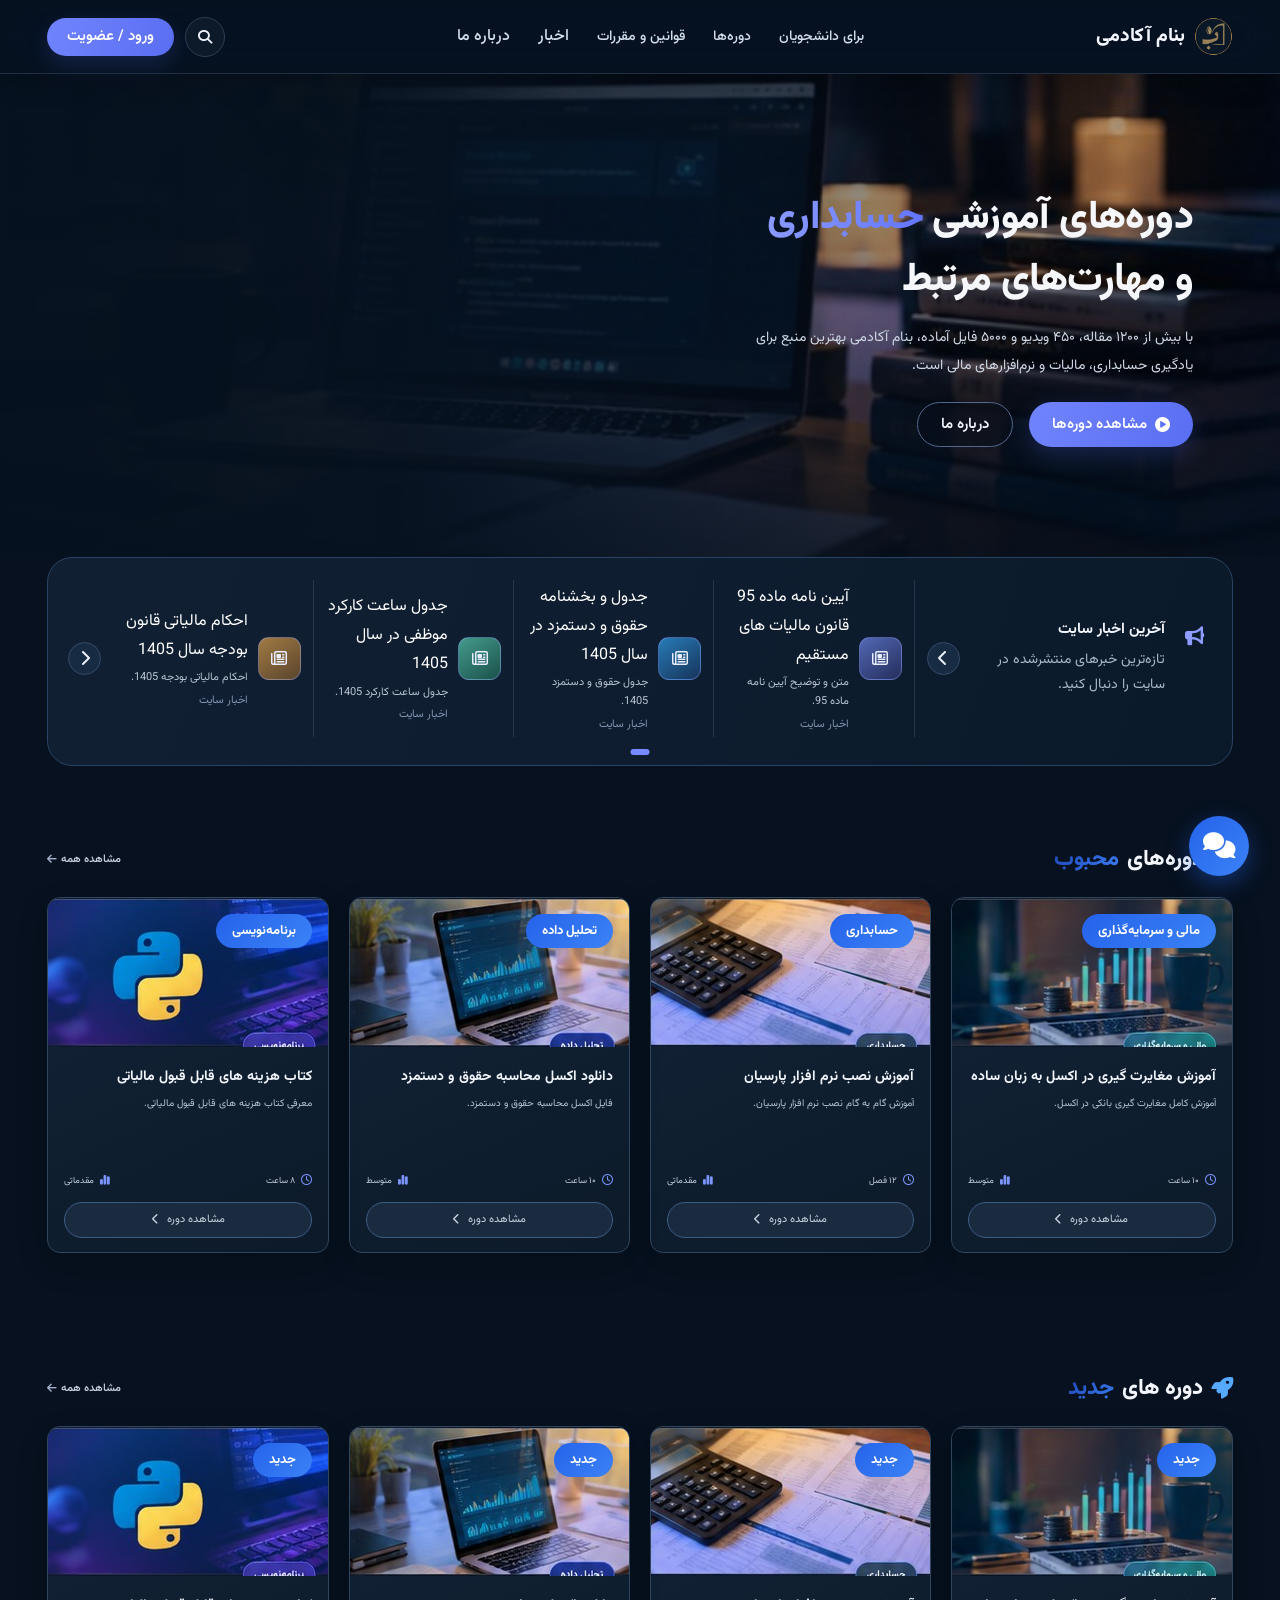
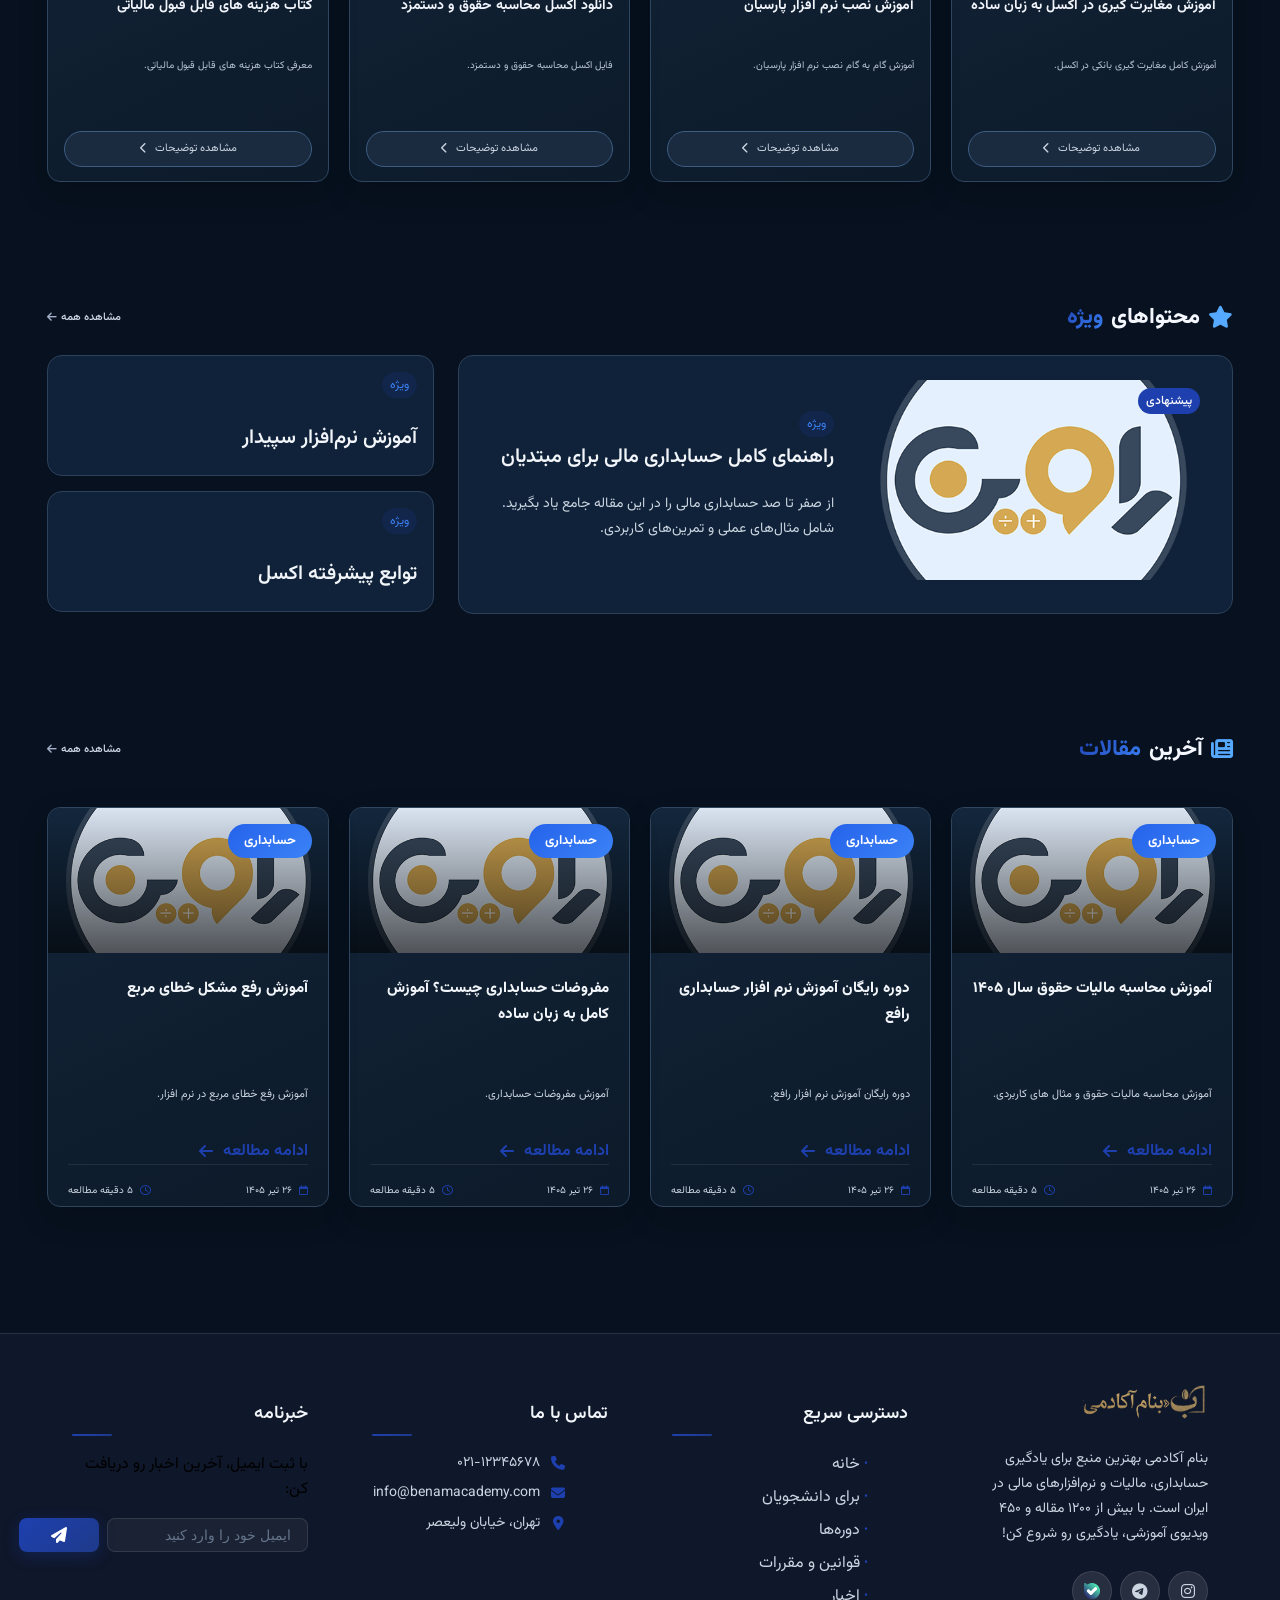
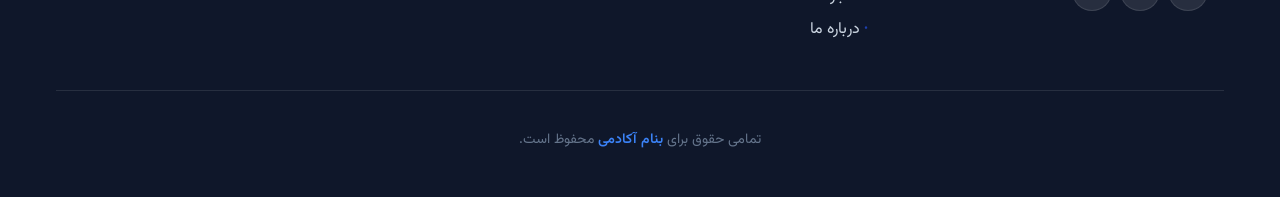
==== commit 829616e2: "logo + brand name side by side in all views - mobile header: add "بنام آکادمی" text next to logo on " ====
--- a/html/index.html
+++ b/html/index.html
@@ -107,8 +107,9 @@
       </div>
 
       <div class="website-logo">
-        <a href="index.html">
+        <a href="index.html" class="mobile-brand">
           <img src="../images/benam-academy-icon.png" class="website-logo_img" alt="لوگوی بنام آکادمی" />
+          <span class="website-logo_text">بنام آکادمی</span>
         </a>
       </div>
     </div>
--- a/styles/header/mobile-header.css
+++ b/styles/header/mobile-header.css
@@ -60,8 +60,12 @@
     font-size: 19px;
 }
 
-/* Website Logo */
+/* Website Logo — logo + "بنام آکادمی" side by side, text always on the right of the logo */
 .website-logo {
+    display: inline-flex;
+    align-items: center;
+    gap: 7px;
+    flex-direction: row-reverse;
     padding: 0.5rem 0 0 0.75rem;
 }
 
@@ -70,6 +74,16 @@
     height: 40px;
     object-fit: contain;
     border-radius: 50%;
+    flex-shrink: 0;
+}
+
+.website-logo_text {
+    font-family: "Vazirmatn", "Segoe UI", sans-serif;
+    font-size: 16px;
+    font-weight: 800;
+    color: #f4f7ff;
+    white-space: nowrap;
+    letter-spacing: 0.2px;
 }
 
 /* Mobile Menu - Glass Effect */
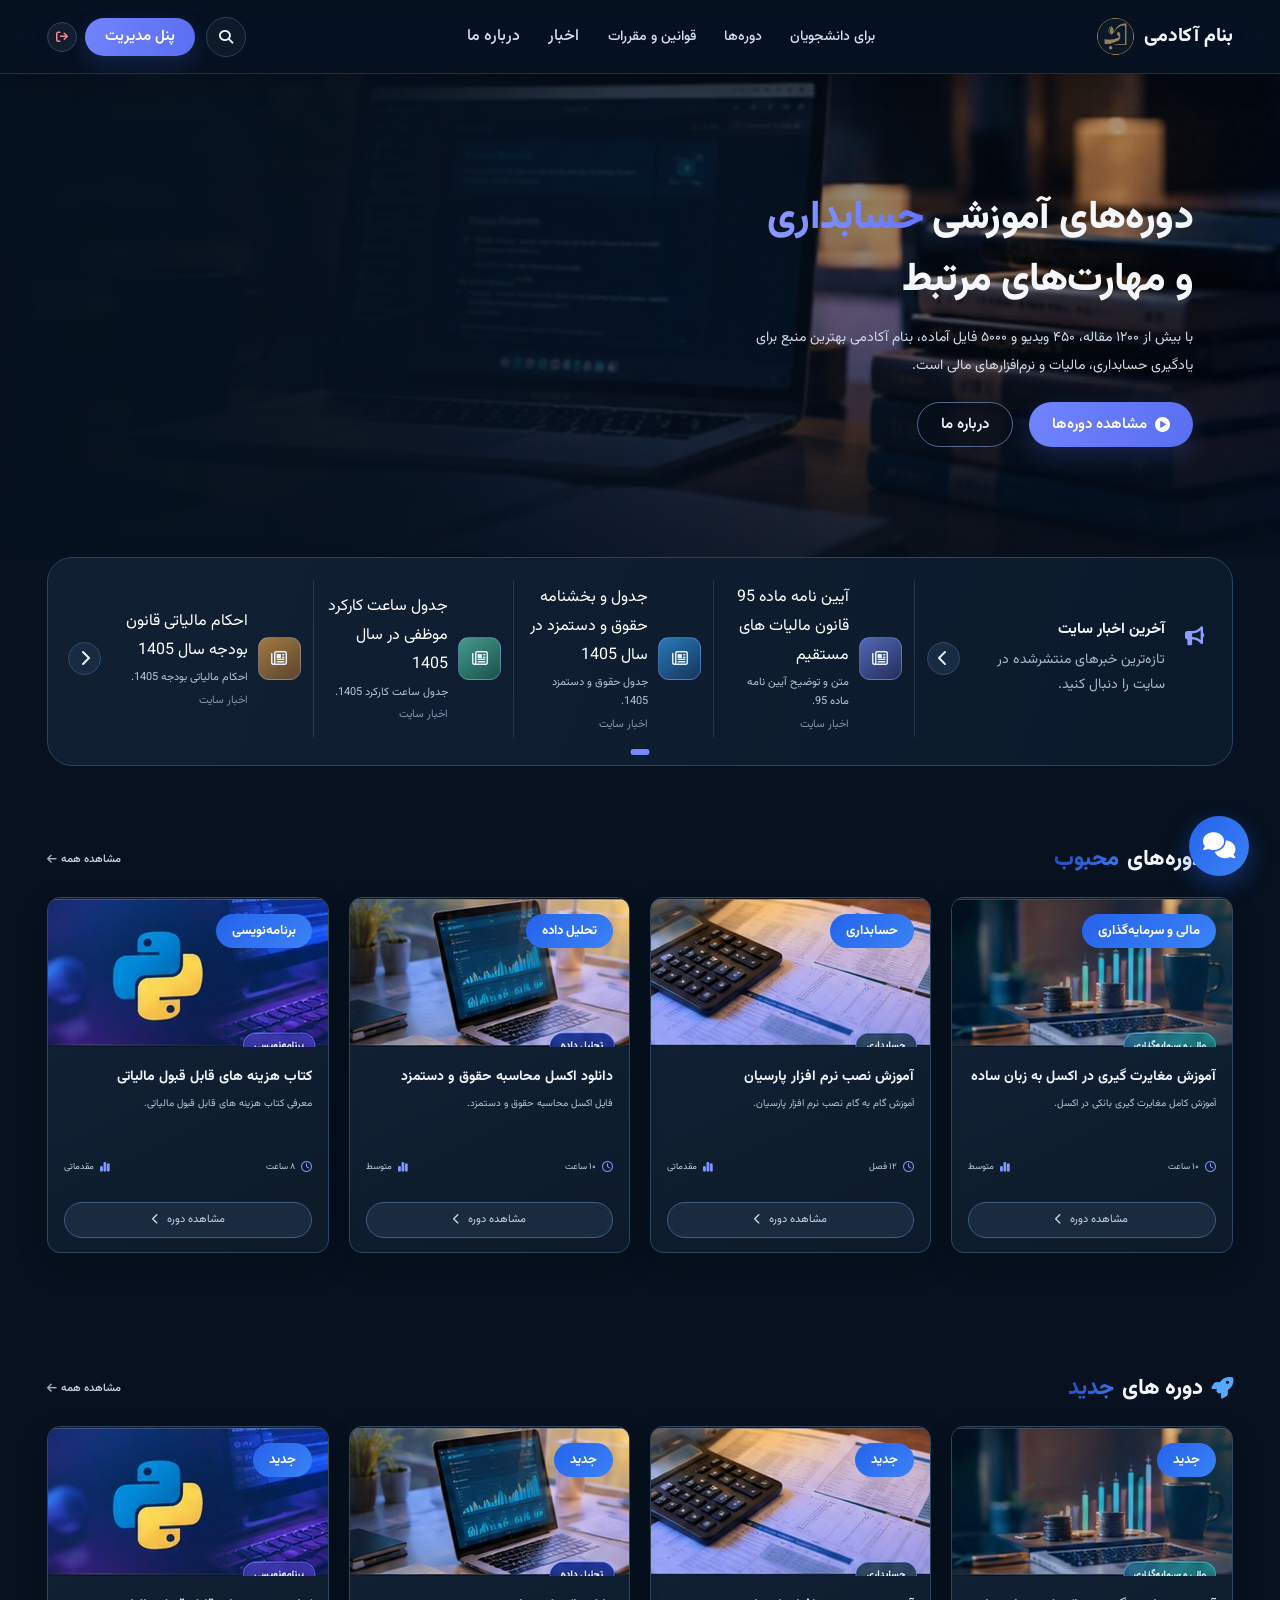
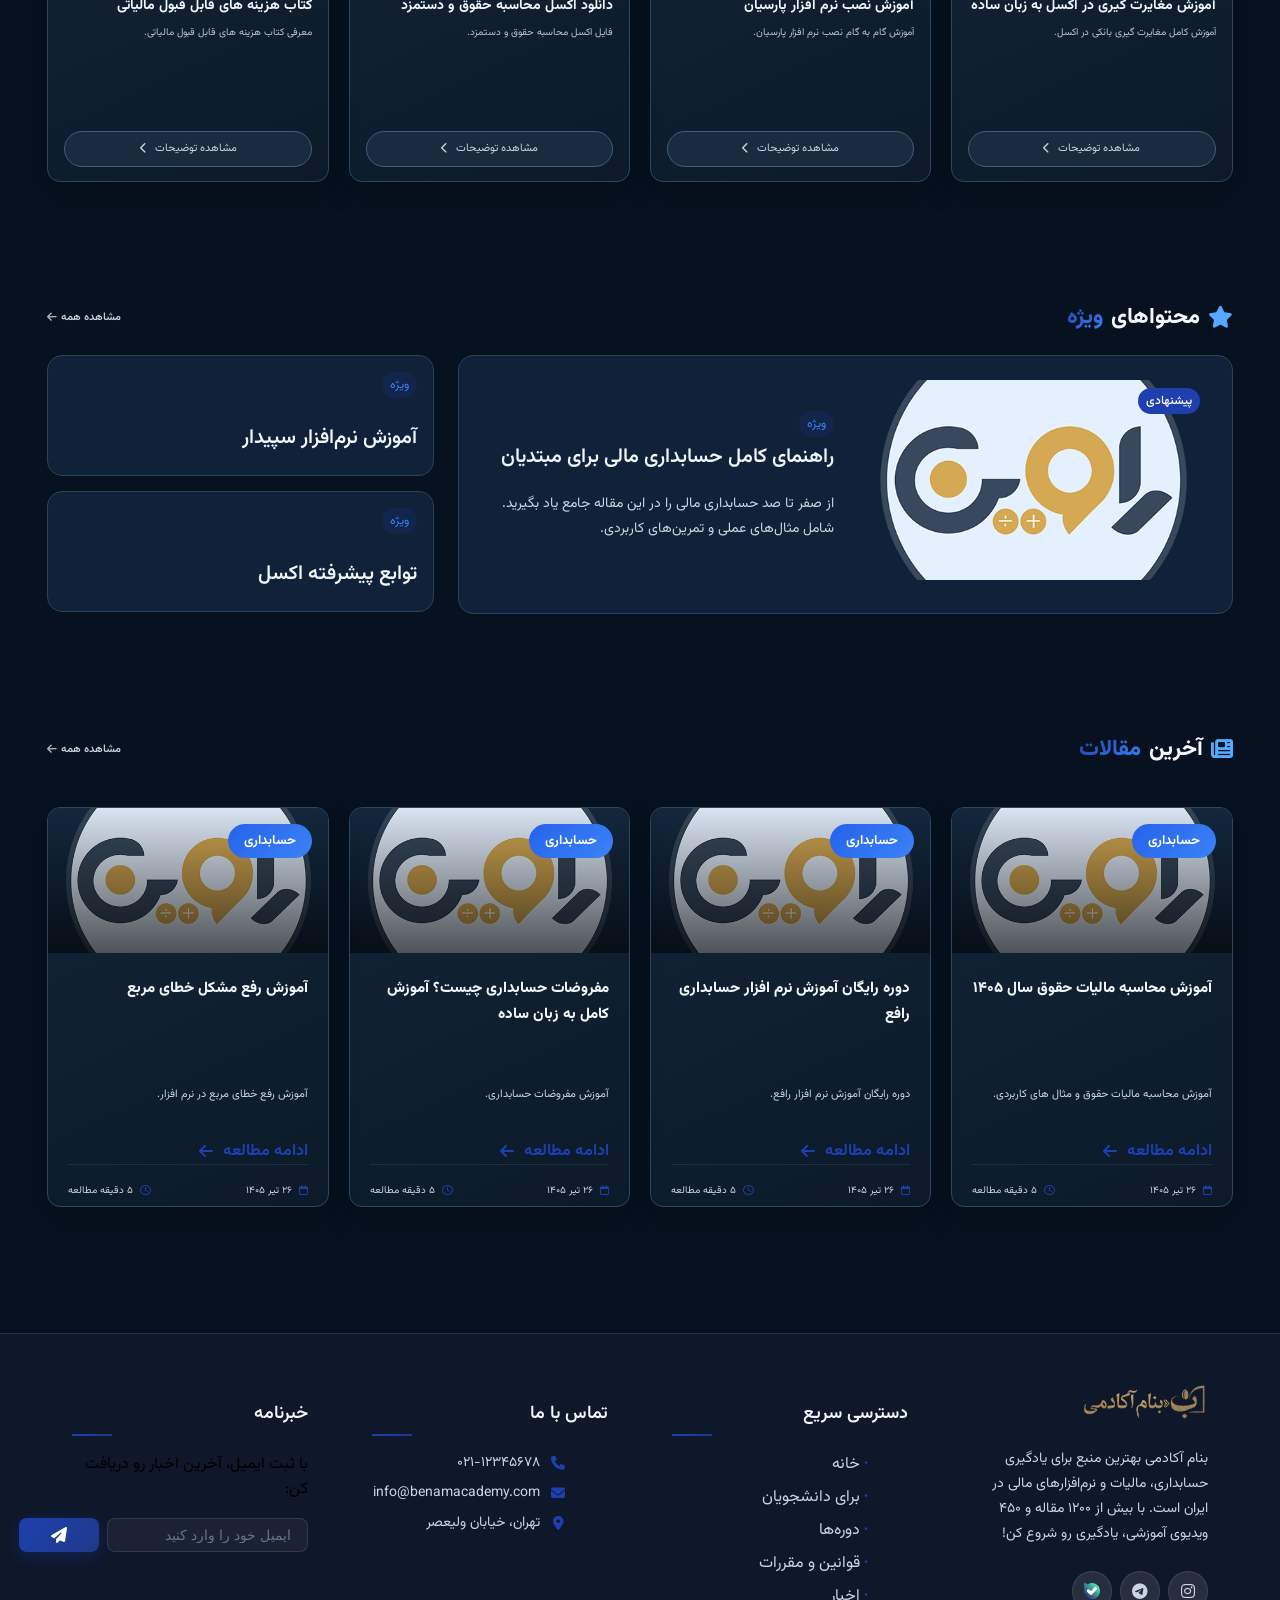
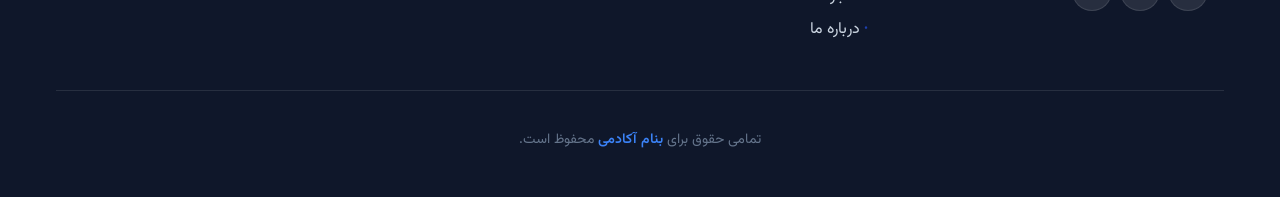
==== commit 5363a308: "first commit : push to github" ====
--- a/html/index.html
+++ b/html/index.html
@@ -32,8 +32,8 @@
   <header class="header home-header">
     <div class="home-header_row">
       <a class="desktop-brand" href="../html/index.html" aria-label="بنام آکادمی، صفحهٔ اصلی">
+        <span>بنام آکادمی</span>
         <img src="../images/benam-academy-icon.png" alt="" width="40" height="40" />
-        <span>بنام آکادمی</span>
       </a>
       <nav class="home-primary-nav" aria-label="منوی اصلی">
         <div class="home-nav_item has-dropdown">
@@ -107,9 +107,9 @@
       </div>
 
       <div class="website-logo">
-        <a href="index.html" class="mobile-brand">
+        <a href="index.html">
+          <span class="website-logo_name">بنام آکادمی</span>
           <img src="../images/benam-academy-icon.png" class="website-logo_img" alt="لوگوی بنام آکادمی" />
-          <span class="website-logo_text">بنام آکادمی</span>
         </a>
       </div>
     </div>
--- a/styles/header/mobile-header.css
+++ b/styles/header/mobile-header.css
@@ -60,13 +60,17 @@
     font-size: 19px;
 }
 
-/* Website Logo — logo + "بنام آکادمی" side by side, text always on the right of the logo */
+/* Website Logo — the icon always sits to the RIGHT of the site name, the
+   same arrangement as the desktop brand, on every page and every width. */
 .website-logo {
+    padding: 0.5rem 0 0 0.75rem;
+}
+
+.website-logo a {
     display: inline-flex;
     align-items: center;
-    gap: 7px;
-    flex-direction: row-reverse;
-    padding: 0.5rem 0 0 0.75rem;
+    gap: 8px;
+    text-decoration: none;
 }
 
 .website-logo_img {
@@ -74,16 +78,19 @@
     height: 40px;
     object-fit: contain;
     border-radius: 50%;
-    flex-shrink: 0;
-}
-
-.website-logo_text {
-    font-family: "Vazirmatn", "Segoe UI", sans-serif;
+}
+
+.website-logo_name {
+    color: #f4f7ff;
     font-size: 16px;
-    font-weight: 800;
-    color: #f4f7ff;
+    font-weight: 700;
     white-space: nowrap;
-    letter-spacing: 0.2px;
+}
+
+@media (max-width: 480px) {
+    .website-logo_name {
+        font-size: 15px;
+    }
 }
 
 /* Mobile Menu - Glass Effect */
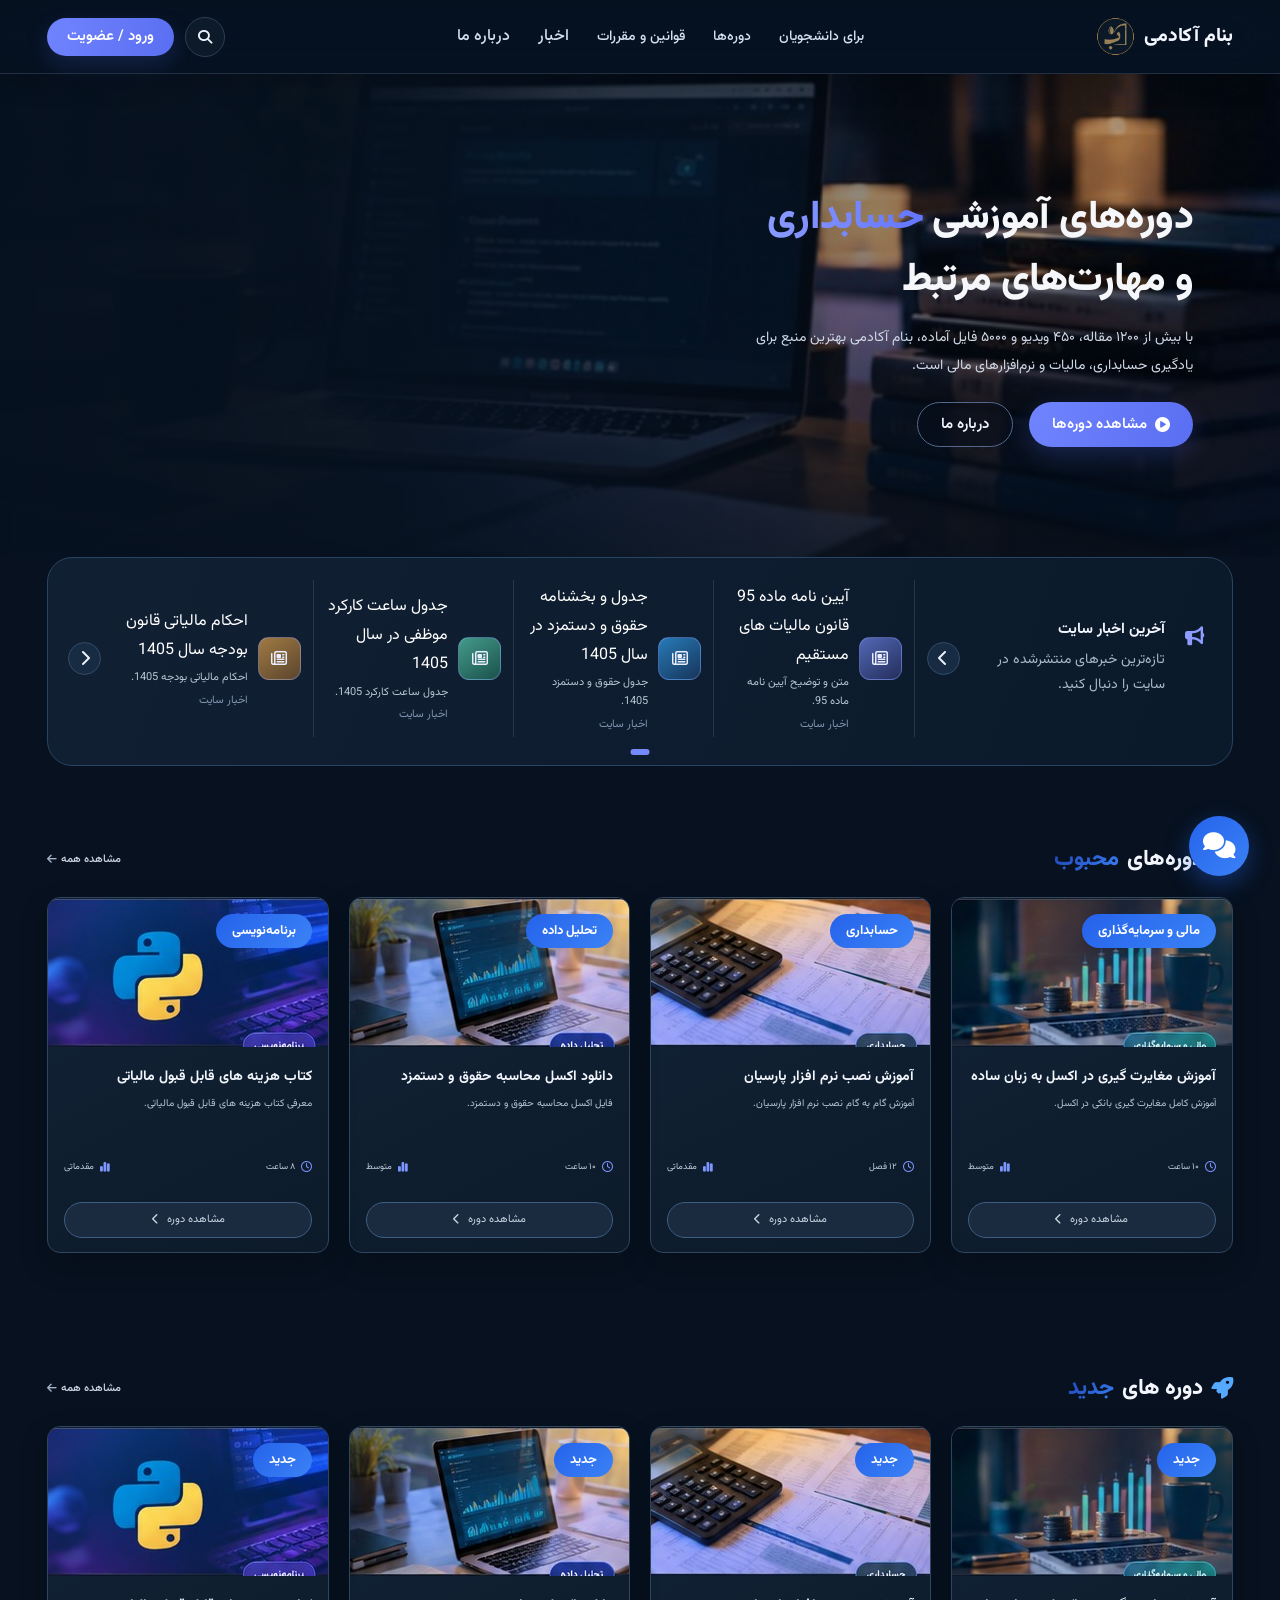
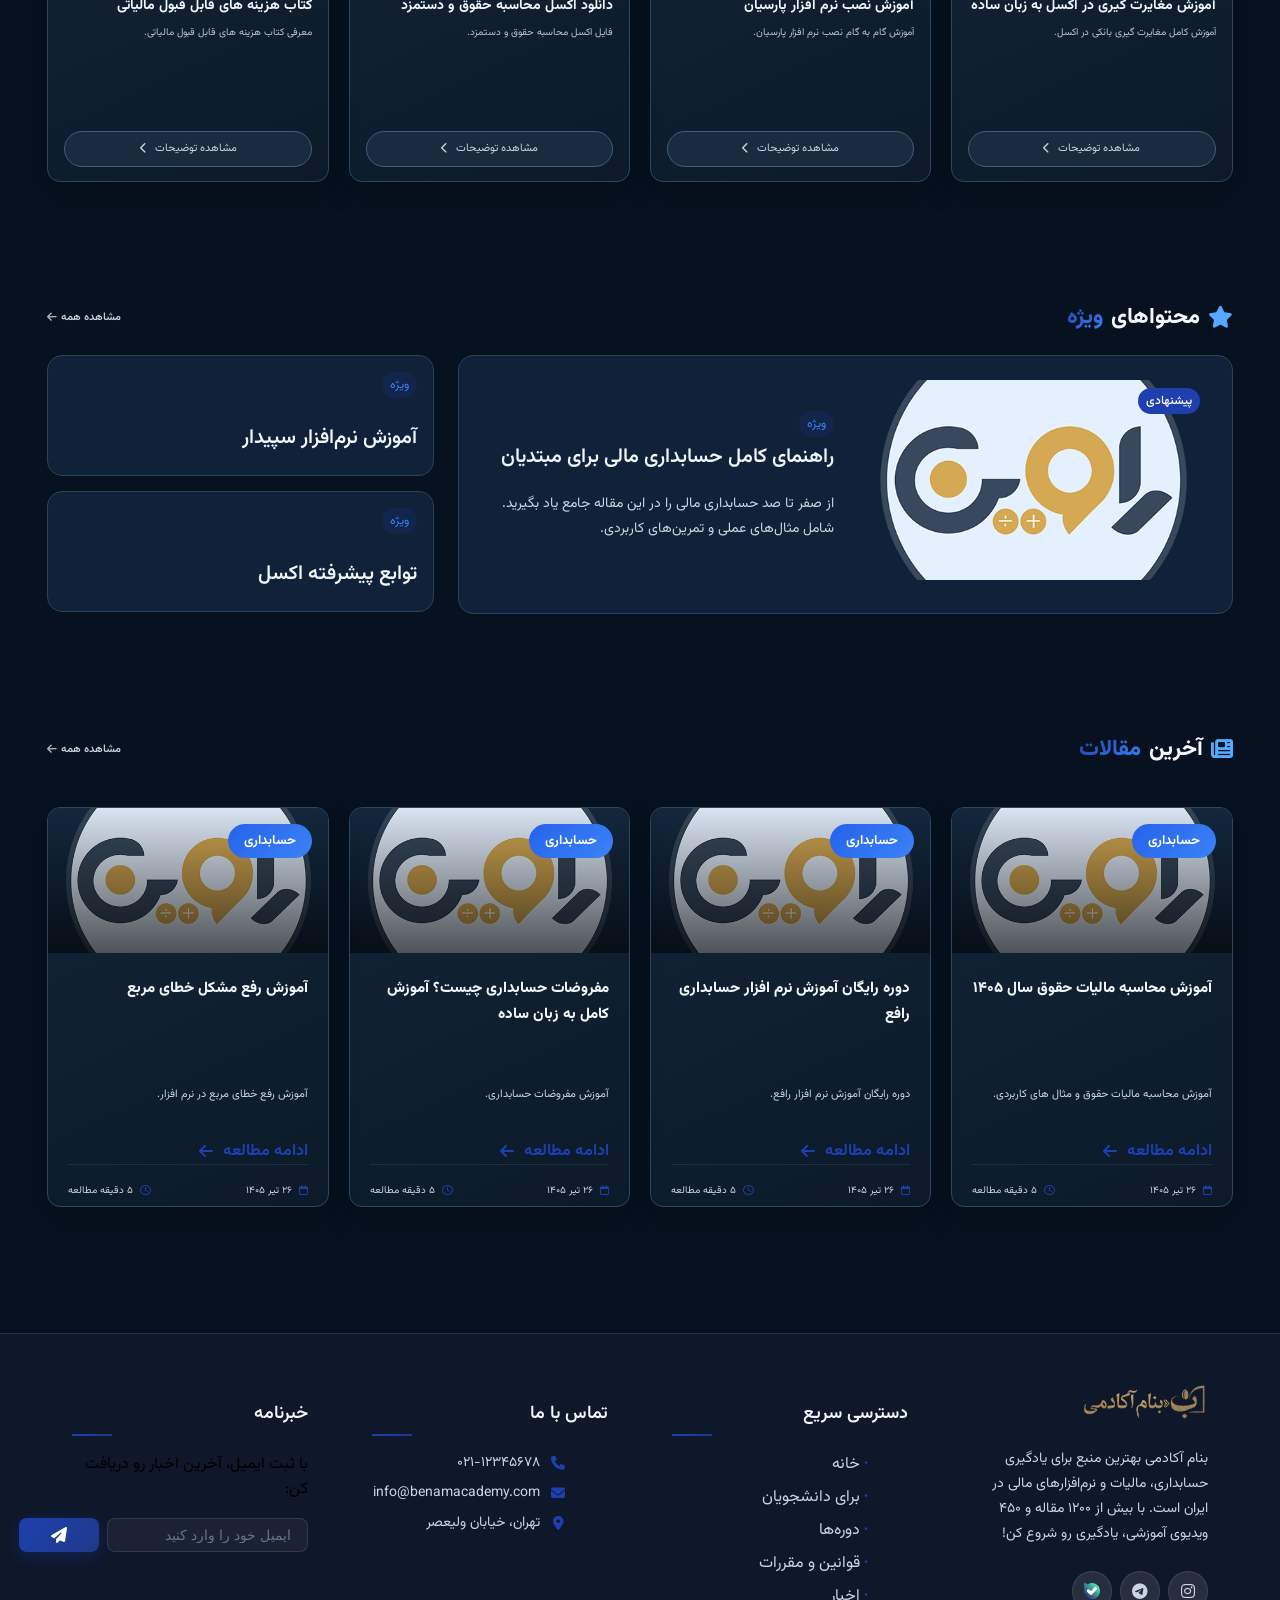
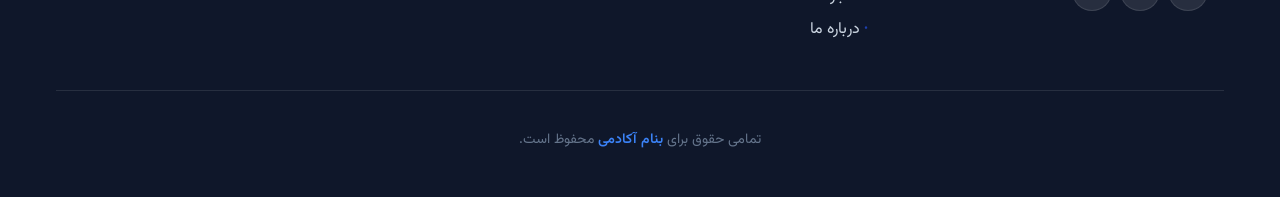
==== commit 4897b0f3: "حذف کامل موک‌ها و شبیه‌سازها برای تحویل به بک‌اند - api.js: حذف fallback محلی تبلیغات، حذف apiMode و" ====
--- a/html/index.html
+++ b/html/index.html
@@ -805,8 +805,6 @@
   </footer>
 
   <!-- SCRIPTS -->
-  <!-- Mock backend: delete these three lines when the real server is live.
-         See the header of api.js for the two-line switch. -->
   <script src="../scripts/api.js"></script>
   <script src="../scripts/ads-widget.js"></script>
   <script src="../scripts/app-shell.js"></script>
